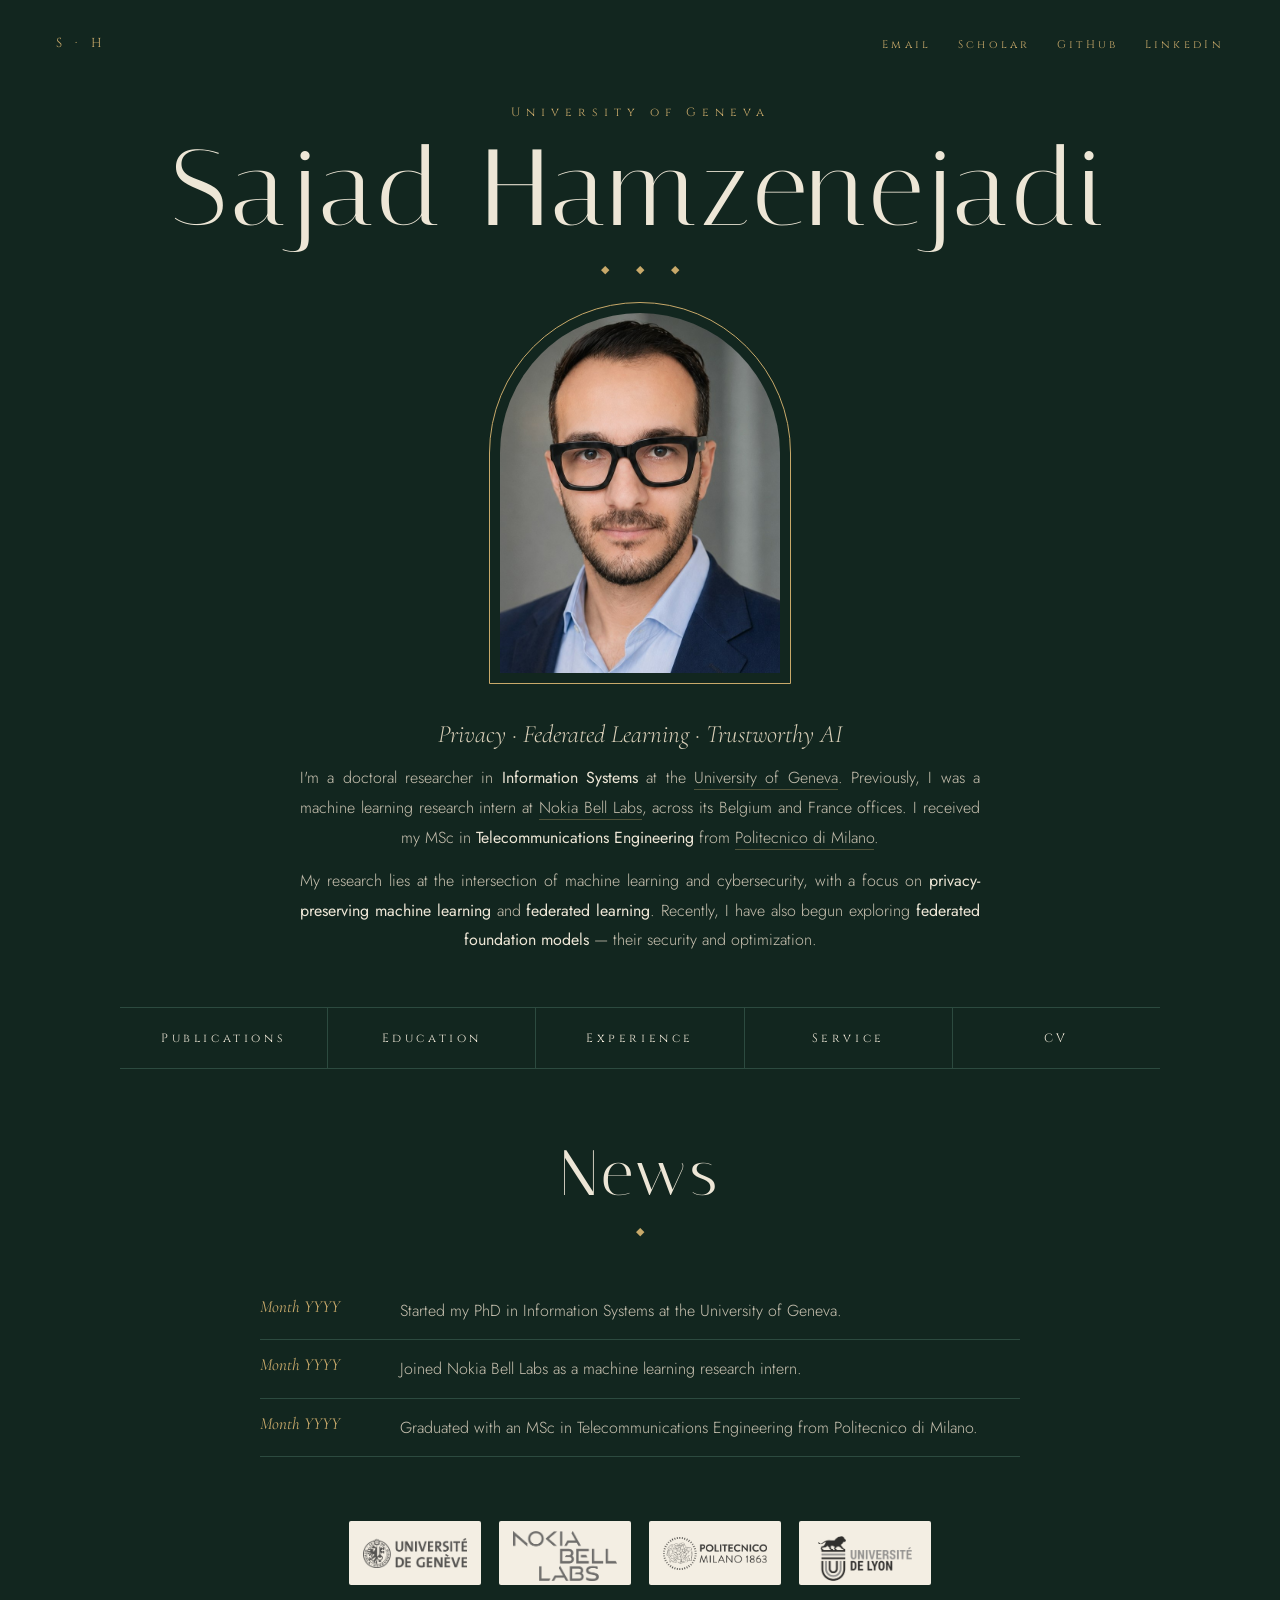
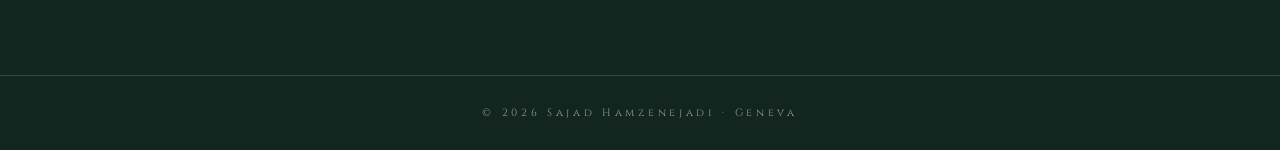
==== atelier/index.html @ cc0a9903 "Add Atelier design as a separate page under /atelier/ Forest green and gold design with arch portrai" ====
<!DOCTYPE html>
<html lang="en">
<head>
  <meta charset="UTF-8">
  <meta name="viewport" content="width=device-width, initial-scale=1">
  <title>Sajad Hamzenejadi</title>
  <meta name="author" content="Sajad Hamzenejadi">
  <meta name="description" content="Sajad Hamzenejadi — Doctoral researcher in Information Systems at the University of Geneva.">
  <link rel="icon" type="image/png" sizes="32x32" href="../images/favicon/fox_32.png">
  <link rel="preconnect" href="https://fonts.googleapis.com">
  <link href="https://fonts.googleapis.com/css2?family=Italiana&family=Cinzel:wght@400&family=Cormorant+Garamond:ital,wght@0,300;0,400;1,300;1,400&family=Jost:wght@300;400&display=swap" rel="stylesheet">
  <link rel="stylesheet" href="style.css">
</head>
<body>
  <header class="top">
    <a class="mono" href="#home">S · H</a>
    <ul class="social">
      <li><a href="mailto:sajad.hamzenejadi@unige.ch">Email</a></li>
      <li><a href="https://scholar.google.com/citations?user=KvSyQNEAAAAJ&hl=en">Scholar</a></li>
      <li><a href="https://github.com/sajadh76">GitHub</a></li>
      <li><a href="https://www.linkedin.com/in/sajadh76/">LinkedIn</a></li>
    </ul>
  </header>

  <main>
    <!-- Home -->
    <section id="home" class="page home">
      <div class="kicker">University of Geneva</div>
      <h1>Sajad Hamzenejadi</h1>
      <div class="orn">◆ ◆ ◆</div>
      <div class="arch"><img src="../images/Sajad Hamzenejadi.jpg" alt="Portrait of Sajad Hamzenejadi"></div>
      <p class="tagline">Privacy · Federated Learning · Trustworthy AI</p>
      <p class="bio">
        I'm a doctoral researcher in <b>Information Systems</b> at the
        <a href="https://www.unige.ch/en/">University of Geneva</a>.
        Previously, I was a machine learning research intern at <a href="https://www.bell-labs.com/">Nokia Bell Labs</a>,
        across its Belgium and France offices. I received my MSc in <b>Telecommunications Engineering</b> from
        <a href="https://www.polimi.it/">Politecnico di Milano</a>.
      </p>
      <p class="bio">
        My research lies at the intersection of machine learning and cybersecurity, with a focus on
        <b>privacy-preserving machine learning</b> and <b>federated learning</b>. Recently, I have also begun exploring
        <b>federated foundation models</b> — their security and optimization.
      </p>

      <nav class="menu" aria-label="Sections">
        <a href="#publications">Publications</a>
        <a href="#education">Education</a>
        <a href="#experience">Experience</a>
        <a href="#service">Service</a>
        <a href="#cv">CV</a>
      </nav>

      <div class="news">
        <div class="title"><h2>News</h2><div class="orn">◆</div></div>
        <!-- Placeholder items: replace with real dated news, newest first. -->
        <ul>
          <li><span class="when">Month YYYY</span><span>Started my PhD in Information Systems at the University of Geneva.</span></li>
          <li><span class="when">Month YYYY</span><span>Joined Nokia Bell Labs as a machine learning research intern.</span></li>
          <li><span class="when">Month YYYY</span><span>Graduated with an MSc in Telecommunications Engineering from Politecnico di Milano.</span></li>
        </ul>
      </div>

      <div class="affil" aria-label="Affiliations">
        <span><img src="../images/unige.webp" alt="University of Geneva"></span>
        <span><img src="../images/bell-labs.webp" alt="Nokia Bell Labs"></span>
        <span><img src="../images/polimi.png" alt="Politecnico di Milano"></span>
        <span><img src="../images/lyon.webp" alt="University of Lyon"></span>
      </div>
    </section>

    <!-- Publications -->
    <section id="publications" class="page inner" hidden>
      <a class="back" href="#home">← Home</a>
      <div class="title"><h2>Publications</h2><div class="orn">◆ ◆ ◆</div></div>
      <p class="note">For the complete list, see my <a href="https://scholar.google.com/citations?user=KvSyQNEAAAAJ&hl=en">Google Scholar</a> profile.</p>

      <article class="pub">
        <div class="year">2023</div>
        <div>
          <h3>Mobile botnet detection: a comprehensive survey</h3>
          <p class="authors"><b>S. Hamzenejadi</b>, M. Ghazvini, S. Hosseini Goki</p>
          <p class="venue">International Journal of Information Security, 22, 137–175</p>
          <div class="more"><span>Cybersecurity</span><a href="https://doi.org/10.1007/s10207-022-00624-4">Paper</a></div>
        </div>
      </article>
      <article class="pub">
        <div class="year">2020</div>
        <div>
          <h3>Android botnet detection using convolutional neural networks</h3>
          <p class="authors">S. Hojjatinia, <b>S. Hamzenejadi</b>, H. Mohseni</p>
          <p class="venue">28th Iranian Conference on Electrical Engineering (ICEE)</p>
          <div class="more"><span>Cybersecurity · Deep Learning</span><a href="https://doi.org/10.1109/ICEE50131.2020.9260674">Paper</a></div>
        </div>
      </article>
      <article class="pub">
        <div class="year">2019</div>
        <div>
          <h3>Extraction of speech pitch and formant frequencies using discrete wavelet transform</h3>
          <p class="authors">S. Hosseini Goki, M. Ghazvini, <b>S. Hamzenejadi</b></p>
          <p class="venue">7th Iranian Joint Congress on Fuzzy and Intelligent Systems (CFIS)</p>
          <div class="more"><span>Signal Processing</span></div>
        </div>
      </article>
    </section>

    <!-- Education -->
    <section id="education" class="page inner" hidden>
      <a class="back" href="#home">← Home</a>
      <div class="title"><h2>Education</h2><div class="orn">◆ ◆ ◆</div></div>
      <div class="entry">
        <div class="seal"><img src="../images/unige.webp" alt="University of Geneva"></div>
        <div>
          <div class="row"><h3>PhD in Information Systems</h3><span class="when">YYYY – present</span></div>
          <div class="where">University of Geneva · Switzerland</div>
          <p>Advisor: <em>Name</em> · Privacy-preserving and federated learning.</p>
        </div>
      </div>
      <div class="entry">
        <div class="seal"><img src="../images/polimi.png" alt="Politecnico di Milano"></div>
        <div>
          <div class="row"><h3>MSc in Telecommunications Engineering</h3><span class="when">YYYY – YYYY</span></div>
          <div class="where">Politecnico di Milano · Italy</div>
          <p>Thesis: <em>Thesis title</em>.</p>
        </div>
      </div>
      <div class="entry">
        <div class="seal"><img src="../images/lyon.webp" alt="University of Lyon"></div>
        <div>
          <div class="row"><h3>Exchange Student</h3><span class="when">YYYY – YYYY</span></div>
          <div class="where">University of Lyon · France</div>
        </div>
      </div>
    </section>

    <!-- Experience -->
    <section id="experience" class="page inner" hidden>
      <a class="back" href="#home">← Home</a>
      <div class="title"><h2>Experience</h2><div class="orn">◆ ◆ ◆</div></div>
      <div class="entry">
        <div class="seal"><img src="../images/unige.webp" alt="University of Geneva"></div>
        <div>
          <div class="row"><h3>Doctoral Researcher</h3><span class="when">YYYY – present</span></div>
          <div class="where">University of Geneva · Switzerland</div>
          <p>Research on privacy-preserving machine learning, federated learning and federated foundation models.</p>
        </div>
      </div>
      <div class="entry">
        <div class="seal"><img src="../images/bell-labs.webp" alt="Nokia Bell Labs"></div>
        <div>
          <div class="row"><h3>Machine Learning Research Intern</h3><span class="when">Month YYYY – Month YYYY</span></div>
          <div class="where">Nokia Bell Labs · Belgium &amp; France</div>
          <p>Team / project: <em>one-line description of what you worked on</em>.</p>
        </div>
      </div>
    </section>

    <!-- Academic Service -->
    <section id="service" class="page inner" hidden>
      <a class="back" href="#home">← Home</a>
      <div class="title"><h2>Academic Service</h2><div class="orn">◆ ◆ ◆</div></div>
      <!-- Placeholder entries: replace with your real service. -->
      <h3 class="sub">Reviewer</h3>
      <ul class="plain"><li>Conference / Journal name (YYYY)</li></ul>
      <h3 class="sub">Teaching Assistant</h3>
      <ul class="plain"><li>Course name, University of Geneva (YYYY)</li></ul>
    </section>

    <!-- CV -->
    <section id="cv" class="page inner" hidden>
      <a class="back" href="#home">← Home</a>
      <div class="title"><h2>Curriculum Vitae</h2><div class="orn">◆ ◆ ◆</div></div>
      <!-- Shows ../cv.pdf (repo root) automatically once it is uploaded. -->
      <p id="cv-missing" class="note">My CV will be available here soon.</p>
      <div id="cv-ok" class="center" hidden>
        <a class="btn" href="../cv.pdf" target="_blank">Download CV</a>
        <iframe class="cv-frame" src="about:blank" title="CV"></iframe>
      </div>
    </section>
  </main>

  <footer>© <span id="y"></span> Sajad Hamzenejadi · Geneva</footer>

  <script>
    const pages = [...document.querySelectorAll('.page')].map(s => s.id);
    function show() {
      const id = pages.includes(location.hash.slice(1)) ? location.hash.slice(1) : 'home';
      document.querySelectorAll('.page').forEach(s => s.hidden = s.id !== id);
      window.scrollTo({ top: 0, behavior: 'instant' });
    }
    addEventListener('hashchange', show);
    show();
    document.getElementById('y').textContent = new Date().getFullYear();
    fetch('../cv.pdf', { method: 'HEAD' }).then(r => {
      if (!r.ok) return;
      document.getElementById('cv-missing').hidden = true;
      document.getElementById('cv-ok').hidden = false;
      document.querySelector('.cv-frame').src = '../cv.pdf';
    }).catch(() => {});
  </script>
</body>
</html>
---- atelier/style.css ----
:root {
  --bg: #12261F; --bg2: #172E26; --fg: #EDE6D6; --fg2: #C9C2B1; --muted: #8E9A90;
  --gold: #C8A96A; --gold-soft: rgba(200, 169, 106, .35); --line: #2C4A3F;
  --display: "Italiana", serif; --caps: "Cinzel", serif;
  --serif: "Cormorant Garamond", serif; --sans: "Jost", sans-serif;
}
* { box-sizing: border-box; }
html { scroll-behavior: smooth; }
body {
  margin: 0; min-height: 100vh; display: flex; flex-direction: column;
  background: var(--bg); color: var(--fg);
  font: 300 16px/1.85 var(--sans); -webkit-font-smoothing: antialiased;
}
a { color: inherit; text-decoration: none; }
::selection { background: var(--gold); color: var(--bg); }

/* Header */
.top { display: flex; justify-content: space-between; align-items: center; padding: 28px 56px; }
.mono { font: 400 13px var(--caps); letter-spacing: .4em; color: var(--gold); }
.social { display: flex; gap: 26px; list-style: none; margin: 0; padding: 0; }
.social a { font: 400 11px var(--caps); letter-spacing: .3em; color: var(--gold); transition: color .3s; }
.social a:hover { color: var(--fg); }

main { flex: 1; width: 100%; }
.page { animation: rise .9s ease both; }
.page[hidden] { display: none; }
@keyframes rise { from { opacity: 0; transform: translateY(14px); } to { opacity: 1; transform: none; } }

/* Home */
.home { text-align: center; padding: 18px 24px 0; }
.kicker { font: 400 12px var(--caps); letter-spacing: .5em; color: var(--gold); }
h1 { font: 400 clamp(54px, 9vw, 108px)/1.05 var(--display); letter-spacing: .04em; margin: 12px 0 0; }
.orn { color: var(--gold); font-size: 11px; letter-spacing: 1.1em; margin: 14px 0 34px; padding-left: 1.1em; }
.arch { width: 280px; height: 360px; margin: 0 auto; border-radius: 140px 140px 0 0; overflow: hidden;
  outline: 1px solid var(--gold); outline-offset: 10px; }
.arch img { width: 100%; height: 100%; object-fit: cover; object-position: center 22%; display: block; }
.tagline { font: italic 300 25px var(--serif); color: #d9cfb8; margin: 46px 0 14px; }
.bio { max-width: 680px; margin: 0 auto; color: var(--fg2); text-align: justify; text-align-last: center; }
.bio + .bio { margin-top: 14px; }
.bio b { font-weight: 400; color: var(--fg); }
.bio a { border-bottom: 1px solid var(--gold-soft); transition: border-color .3s; }
.bio a:hover { border-color: var(--gold); }

.menu { display: flex; max-width: 1040px; margin: 52px auto 0; border-top: 1px solid var(--line); border-bottom: 1px solid var(--line); }
.menu a { flex: 1; padding: 22px 6px; font: 400 12px var(--caps); letter-spacing: .3em; border-right: 1px solid var(--line);
  position: relative; transition: color .3s, background .3s; }
.menu a:last-child { border-right: 0; }
.menu a::after { content: ""; position: absolute; left: 50%; right: 50%; bottom: -1px; height: 1px; background: var(--gold); transition: .4s; }
.menu a:hover { color: var(--gold); background: var(--bg2); }
.menu a:hover::after { left: 20%; right: 20%; }

.news { max-width: 760px; margin: 70px auto 0; text-align: left; }
.news ul { list-style: none; padding: 0; margin: 0; }
.news li { display: grid; grid-template-columns: 120px 1fr; gap: 20px; padding: 14px 0; border-bottom: 1px solid var(--line); color: var(--fg2); }
.news .when { font: italic 400 17px var(--serif); color: var(--gold); }

.affil { display: flex; justify-content: center; align-items: center; flex-wrap: wrap; gap: 18px; margin: 64px auto 0; }
.affil span { display: grid; place-items: center; width: 132px; height: 64px; background: #F3EEE3; border-radius: 2px; padding: 10px 14px; }
.affil img { max-width: 100%; max-height: 100%; object-fit: contain; filter: grayscale(1) contrast(1.1); opacity: .8; transition: .4s; }
.affil span:hover img { filter: none; opacity: 1; }

/* Section heading shared by home and inner pages */
.title { text-align: center; margin: 0 0 40px; }
.title h2 { font: 400 clamp(40px, 6vw, 64px)/1.1 var(--display); letter-spacing: .05em; margin: 6px 0 0; }
.title .orn { margin: 12px 0 0; }

/* Inner pages */
.inner { max-width: 860px; margin: 0 auto; padding: 24px 24px 0; }
.back { display: inline-block; font: 400 11px var(--caps); letter-spacing: .3em; color: var(--gold); margin-bottom: 26px; }
.back:hover { color: var(--fg); }
.note { text-align: center; font: italic 400 18px var(--serif); color: var(--muted); margin: -18px 0 36px; }
.note a { color: var(--gold); }

.pub { display: grid; grid-template-columns: 90px 1fr; gap: 28px; padding: 30px 0; border-top: 1px solid var(--line); }
.pub:last-child { border-bottom: 1px solid var(--line); }
.pub .year { font: 400 30px var(--display); color: var(--gold); }
.pub h3 { font: 400 24px/1.3 var(--serif); margin: 0 0 8px; }
.pub .authors { margin: 0; color: var(--fg2); font-size: 15px; }
.pub .authors b { color: var(--fg); font-weight: 400; border-bottom: 1px solid var(--gold-soft); }
.pub .venue { margin: 2px 0 0; font: italic 400 17px var(--serif); color: var(--muted); }
.pub .more { margin-top: 12px; display: flex; gap: 22px; align-items: center; flex-wrap: wrap; }
.pub .more span { font: 400 10.5px var(--caps); letter-spacing: .25em; color: var(--muted); }
.pub .more a { font: 400 10.5px var(--caps); letter-spacing: .25em; color: var(--gold); border-bottom: 1px solid var(--gold-soft); padding-bottom: 3px; }

.entry { display: grid; grid-template-columns: 96px 1fr; gap: 30px; padding: 30px 0; border-top: 1px solid var(--line); align-items: start; }
.entry:last-child { border-bottom: 1px solid var(--line); }
.seal { width: 96px; height: 96px; border-radius: 50%; background: #F3EEE3; display: grid; place-items: center; padding: 16px;
  outline: 1px solid var(--gold-soft); outline-offset: 5px; }
.seal img { max-width: 100%; max-height: 100%; object-fit: contain; }
.entry .row { display: flex; justify-content: space-between; align-items: baseline; gap: 16px; flex-wrap: wrap; }
.entry h3 { font: 400 25px/1.3 var(--serif); margin: 0; }
.entry .when { font: italic 400 17px var(--serif); color: var(--gold); white-space: nowrap; }
.entry .where { font: 400 11px var(--caps); letter-spacing: .25em; color: var(--muted); margin-top: 4px; }
.entry p { margin: 10px 0 0; color: var(--fg2); }

.sub { font: 400 13px var(--caps); letter-spacing: .35em; color: var(--gold); text-align: center; margin: 40px 0 14px; }
.plain { list-style: none; padding: 0; margin: 0; text-align: center; font: 400 21px var(--serif); }
.plain li { padding: 6px 0; }

.center { text-align: center; }
.btn { display: inline-block; font: 400 11px var(--caps); letter-spacing: .3em; color: var(--gold); padding: 16px 30px;
  border: 1px solid var(--gold); transition: .3s; }
.btn:hover { background: var(--gold); color: var(--bg); }
.cv-frame { width: 100%; height: 80vh; border: 1px solid var(--line); margin-top: 30px; background: #fff; }

footer { text-align: center; padding: 30px 24px; margin-top: 90px; border-top: 1px solid var(--line);
  font: 400 10.5px var(--caps); letter-spacing: .35em; color: var(--muted); }

@media (max-width: 720px) {
  .top { padding: 20px; flex-direction: column; gap: 12px; }
  .social { gap: 16px; }
  .arch { width: 220px; height: 285px; border-radius: 110px 110px 0 0; }
  .tagline { font-size: 18px; }
  .bio { text-align: left; text-align-last: auto; }
  .menu { flex-wrap: wrap; border-bottom: 0; }
  .menu a { flex: 1 1 50%; border-bottom: 1px solid var(--line); }
  .menu a:nth-child(2n) { border-right: 0; }
  .menu a:last-child { flex-basis: 100%; }
  .news li { grid-template-columns: 1fr; gap: 0; }
  .pub, .entry { grid-template-columns: 1fr; gap: 14px; }
  .seal { width: 76px; height: 76px; padding: 12px; }
}
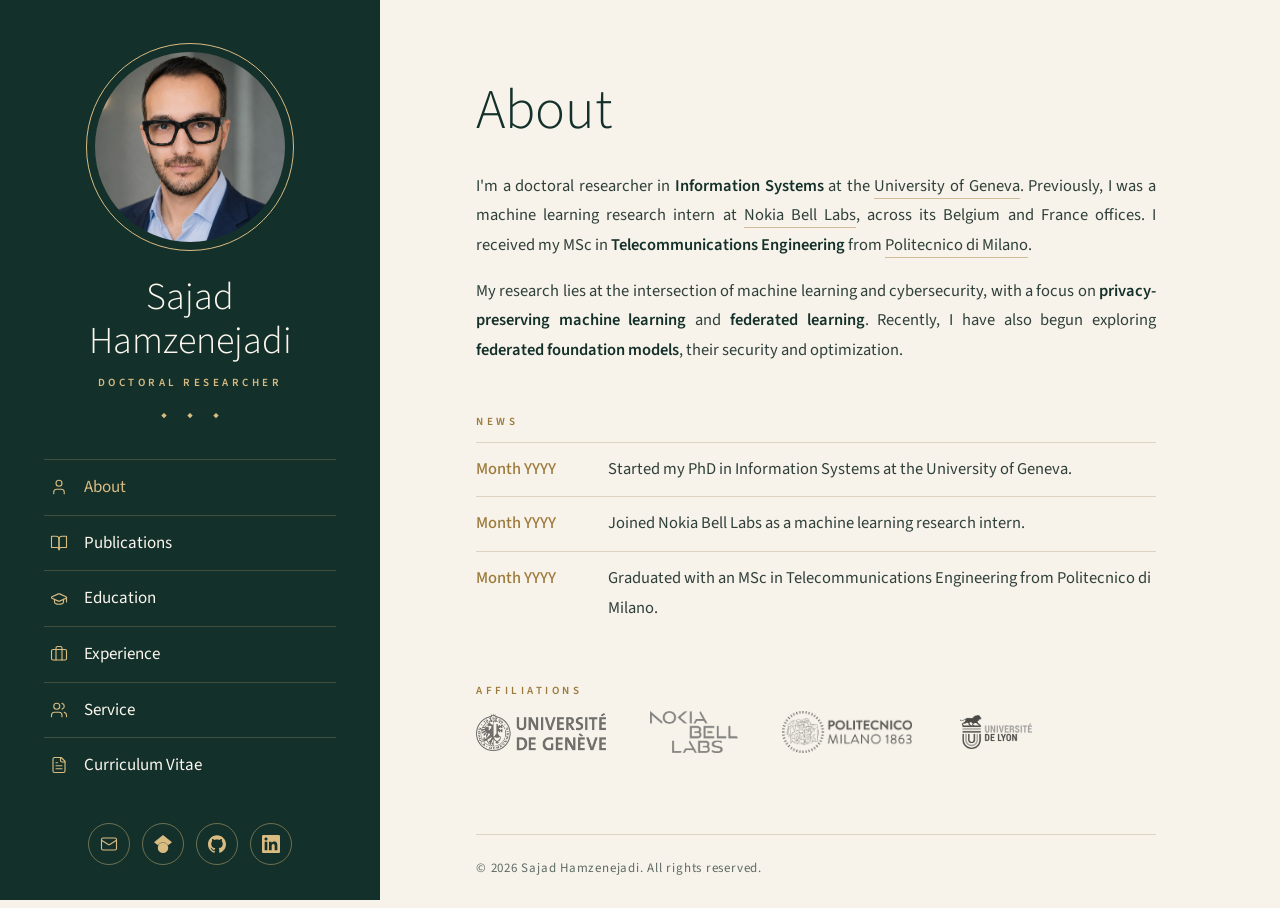
==== commit e68496d8: "Redesign Atelier page: green sidebar layout with icons Ivory and forest-green sidebar design: icon m" ====
--- a/atelier/index.html
+++ b/atelier/index.html
@@ -8,184 +8,185 @@
   <meta name="description" content="Sajad Hamzenejadi — Doctoral researcher in Information Systems at the University of Geneva.">
   <link rel="icon" type="image/png" sizes="32x32" href="../images/favicon/fox_32.png">
   <link rel="preconnect" href="https://fonts.googleapis.com">
-  <link href="https://fonts.googleapis.com/css2?family=Italiana&family=Cinzel:wght@400&family=Cormorant+Garamond:ital,wght@0,300;0,400;1,300;1,400&family=Jost:wght@300;400&display=swap" rel="stylesheet">
+  <link href="https://fonts.googleapis.com/css2?family=Source+Sans+3:ital,wght@0,300;0,400;0,500;0,600;1,400&display=swap" rel="stylesheet">
   <link rel="stylesheet" href="style.css">
 </head>
 <body>
-  <header class="top">
-    <a class="mono" href="#home">S · H</a>
-    <ul class="social">
-      <li><a href="mailto:sajad.hamzenejadi@unige.ch">Email</a></li>
-      <li><a href="https://scholar.google.com/citations?user=KvSyQNEAAAAJ&hl=en">Scholar</a></li>
-      <li><a href="https://github.com/sajadh76">GitHub</a></li>
-      <li><a href="https://www.linkedin.com/in/sajadh76/">LinkedIn</a></li>
-    </ul>
-  </header>
-
-  <main>
-    <!-- Home -->
-    <section id="home" class="page home">
-      <div class="kicker">University of Geneva</div>
-      <h1>Sajad Hamzenejadi</h1>
-      <div class="orn">◆ ◆ ◆</div>
-      <div class="arch"><img src="../images/Sajad Hamzenejadi.jpg" alt="Portrait of Sajad Hamzenejadi"></div>
-      <p class="tagline">Privacy · Federated Learning · Trustworthy AI</p>
-      <p class="bio">
-        I'm a doctoral researcher in <b>Information Systems</b> at the
-        <a href="https://www.unige.ch/en/">University of Geneva</a>.
-        Previously, I was a machine learning research intern at <a href="https://www.bell-labs.com/">Nokia Bell Labs</a>,
-        across its Belgium and France offices. I received my MSc in <b>Telecommunications Engineering</b> from
-        <a href="https://www.polimi.it/">Politecnico di Milano</a>.
-      </p>
-      <p class="bio">
-        My research lies at the intersection of machine learning and cybersecurity, with a focus on
-        <b>privacy-preserving machine learning</b> and <b>federated learning</b>. Recently, I have also begun exploring
-        <b>federated foundation models</b> — their security and optimization.
-      </p>
-
-      <nav class="menu" aria-label="Sections">
-        <a href="#publications">Publications</a>
-        <a href="#education">Education</a>
-        <a href="#experience">Experience</a>
-        <a href="#service">Service</a>
-        <a href="#cv">CV</a>
-      </nav>
-
-      <div class="news">
-        <div class="title"><h2>News</h2><div class="orn">◆</div></div>
-        <!-- Placeholder items: replace with real dated news, newest first. -->
-        <ul>
-          <li><span class="when">Month YYYY</span><span>Started my PhD in Information Systems at the University of Geneva.</span></li>
-          <li><span class="when">Month YYYY</span><span>Joined Nokia Bell Labs as a machine learning research intern.</span></li>
-          <li><span class="when">Month YYYY</span><span>Graduated with an MSc in Telecommunications Engineering from Politecnico di Milano.</span></li>
-        </ul>
-      </div>
-
-      <div class="affil" aria-label="Affiliations">
-        <span><img src="../images/unige.webp" alt="University of Geneva"></span>
-        <span><img src="../images/bell-labs.webp" alt="Nokia Bell Labs"></span>
-        <span><img src="../images/polimi.png" alt="Politecnico di Milano"></span>
-        <span><img src="../images/lyon.webp" alt="University of Lyon"></span>
-      </div>
-    </section>
-
-    <!-- Publications -->
-    <section id="publications" class="page inner" hidden>
-      <a class="back" href="#home">← Home</a>
-      <div class="title"><h2>Publications</h2><div class="orn">◆ ◆ ◆</div></div>
-      <p class="note">For the complete list, see my <a href="https://scholar.google.com/citations?user=KvSyQNEAAAAJ&hl=en">Google Scholar</a> profile.</p>
-
-      <article class="pub">
-        <div class="year">2023</div>
-        <div>
-          <h3>Mobile botnet detection: a comprehensive survey</h3>
-          <p class="authors"><b>S. Hamzenejadi</b>, M. Ghazvini, S. Hosseini Goki</p>
-          <p class="venue">International Journal of Information Security, 22, 137–175</p>
-          <div class="more"><span>Cybersecurity</span><a href="https://doi.org/10.1007/s10207-022-00624-4">Paper</a></div>
-        </div>
-      </article>
-      <article class="pub">
-        <div class="year">2020</div>
-        <div>
-          <h3>Android botnet detection using convolutional neural networks</h3>
-          <p class="authors">S. Hojjatinia, <b>S. Hamzenejadi</b>, H. Mohseni</p>
-          <p class="venue">28th Iranian Conference on Electrical Engineering (ICEE)</p>
-          <div class="more"><span>Cybersecurity · Deep Learning</span><a href="https://doi.org/10.1109/ICEE50131.2020.9260674">Paper</a></div>
-        </div>
-      </article>
-      <article class="pub">
-        <div class="year">2019</div>
-        <div>
-          <h3>Extraction of speech pitch and formant frequencies using discrete wavelet transform</h3>
-          <p class="authors">S. Hosseini Goki, M. Ghazvini, <b>S. Hamzenejadi</b></p>
-          <p class="venue">7th Iranian Joint Congress on Fuzzy and Intelligent Systems (CFIS)</p>
-          <div class="more"><span>Signal Processing</span></div>
-        </div>
-      </article>
-    </section>
-
-    <!-- Education -->
-    <section id="education" class="page inner" hidden>
-      <a class="back" href="#home">← Home</a>
-      <div class="title"><h2>Education</h2><div class="orn">◆ ◆ ◆</div></div>
-      <div class="entry">
-        <div class="seal"><img src="../images/unige.webp" alt="University of Geneva"></div>
-        <div>
-          <div class="row"><h3>PhD in Information Systems</h3><span class="when">YYYY – present</span></div>
-          <div class="where">University of Geneva · Switzerland</div>
-          <p>Advisor: <em>Name</em> · Privacy-preserving and federated learning.</p>
-        </div>
-      </div>
-      <div class="entry">
-        <div class="seal"><img src="../images/polimi.png" alt="Politecnico di Milano"></div>
-        <div>
-          <div class="row"><h3>MSc in Telecommunications Engineering</h3><span class="when">YYYY – YYYY</span></div>
-          <div class="where">Politecnico di Milano · Italy</div>
-          <p>Thesis: <em>Thesis title</em>.</p>
-        </div>
-      </div>
-      <div class="entry">
-        <div class="seal"><img src="../images/lyon.webp" alt="University of Lyon"></div>
-        <div>
-          <div class="row"><h3>Exchange Student</h3><span class="when">YYYY – YYYY</span></div>
-          <div class="where">University of Lyon · France</div>
-        </div>
-      </div>
-    </section>
-
-    <!-- Experience -->
-    <section id="experience" class="page inner" hidden>
-      <a class="back" href="#home">← Home</a>
-      <div class="title"><h2>Experience</h2><div class="orn">◆ ◆ ◆</div></div>
-      <div class="entry">
-        <div class="seal"><img src="../images/unige.webp" alt="University of Geneva"></div>
-        <div>
-          <div class="row"><h3>Doctoral Researcher</h3><span class="when">YYYY – present</span></div>
-          <div class="where">University of Geneva · Switzerland</div>
-          <p>Research on privacy-preserving machine learning, federated learning and federated foundation models.</p>
-        </div>
-      </div>
-      <div class="entry">
-        <div class="seal"><img src="../images/bell-labs.webp" alt="Nokia Bell Labs"></div>
-        <div>
-          <div class="row"><h3>Machine Learning Research Intern</h3><span class="when">Month YYYY – Month YYYY</span></div>
-          <div class="where">Nokia Bell Labs · Belgium &amp; France</div>
-          <p>Team / project: <em>one-line description of what you worked on</em>.</p>
-        </div>
-      </div>
-    </section>
-
-    <!-- Academic Service -->
-    <section id="service" class="page inner" hidden>
-      <a class="back" href="#home">← Home</a>
-      <div class="title"><h2>Academic Service</h2><div class="orn">◆ ◆ ◆</div></div>
-      <!-- Placeholder entries: replace with your real service. -->
-      <h3 class="sub">Reviewer</h3>
-      <ul class="plain"><li>Conference / Journal name (YYYY)</li></ul>
-      <h3 class="sub">Teaching Assistant</h3>
-      <ul class="plain"><li>Course name, University of Geneva (YYYY)</li></ul>
-    </section>
-
-    <!-- CV -->
-    <section id="cv" class="page inner" hidden>
-      <a class="back" href="#home">← Home</a>
-      <div class="title"><h2>Curriculum Vitae</h2><div class="orn">◆ ◆ ◆</div></div>
-      <!-- Shows ../cv.pdf (repo root) automatically once it is uploaded. -->
-      <p id="cv-missing" class="note">My CV will be available here soon.</p>
-      <div id="cv-ok" class="center" hidden>
-        <a class="btn" href="../cv.pdf" target="_blank">Download CV</a>
-        <iframe class="cv-frame" src="about:blank" title="CV"></iframe>
-      </div>
-    </section>
-  </main>
-
-  <footer>© <span id="y"></span> Sajad Hamzenejadi · Geneva</footer>
+  <aside class="side">
+    <div class="portrait"><img src="../images/Sajad Hamzenejadi.jpg" alt="Portrait of Sajad Hamzenejadi"></div>
+    <h1>Sajad Hamzenejadi</h1>
+    <div class="caps">Doctoral Researcher</div>
+    <div class="orn">◆ ◆ ◆</div>
+    <nav class="menu" aria-label="Sections">
+        <a href="#about"><svg class="i" viewBox="0 0 24 24" fill="none" stroke="currentColor" stroke-width="1.5" stroke-linecap="round" stroke-linejoin="round" aria-hidden="true"> <path d="M19 21v-2a4 4 0 0 0-4-4H9a4 4 0 0 0-4 4v2" /> <circle cx="12" cy="7" r="4" /> </svg>About</a>
+        <a href="#publications"><svg class="i" viewBox="0 0 24 24" fill="none" stroke="currentColor" stroke-width="1.5" stroke-linecap="round" stroke-linejoin="round" aria-hidden="true"> <path d="M2 3h6a4 4 0 0 1 4 4v14a3 3 0 0 0-3-3H2z" /> <path d="M22 3h-6a4 4 0 0 0-4 4v14a3 3 0 0 1 3-3h7z" /> </svg>Publications</a>
+        <a href="#education"><svg class="i" viewBox="0 0 24 24" fill="none" stroke="currentColor" stroke-width="1.5" stroke-linecap="round" stroke-linejoin="round" aria-hidden="true"> <path d="M21.42 10.922a1 1 0 0 0-.019-1.838L12.83 5.18a2 2 0 0 0-1.66 0L2.6 9.08a1 1 0 0 0 0 1.832l8.57 3.908a2 2 0 0 0 1.66 0z" /> <path d="M22 10v6" /> <path d="M6 12.5V16a6 3 0 0 0 12 0v-3.5" /> </svg>Education</a>
+        <a href="#experience"><svg class="i" viewBox="0 0 24 24" fill="none" stroke="currentColor" stroke-width="1.5" stroke-linecap="round" stroke-linejoin="round" aria-hidden="true"> <path d="M16 20V4a2 2 0 0 0-2-2h-4a2 2 0 0 0-2 2v16" /> <rect width="20" height="14" x="2" y="6" rx="2" /> </svg>Experience</a>
+        <a href="#service"><svg class="i" viewBox="0 0 24 24" fill="none" stroke="currentColor" stroke-width="1.5" stroke-linecap="round" stroke-linejoin="round" aria-hidden="true"> <path d="M16 21v-2a4 4 0 0 0-4-4H6a4 4 0 0 0-4 4v2" /> <circle cx="9" cy="7" r="4" /> <path d="M22 21v-2a4 4 0 0 0-3-3.87" /> <path d="M16 3.13a4 4 0 0 1 0 7.75" /> </svg>Service</a>
+        <a href="#cv"><svg class="i" viewBox="0 0 24 24" fill="none" stroke="currentColor" stroke-width="1.5" stroke-linecap="round" stroke-linejoin="round" aria-hidden="true"> <path d="M15 2H6a2 2 0 0 0-2 2v16a2 2 0 0 0 2 2h12a2 2 0 0 0 2-2V7Z" /> <path d="M14 2v4a2 2 0 0 0 2 2h4" /> <path d="M10 9H8" /> <path d="M16 13H8" /> <path d="M16 17H8" /> </svg>Curriculum Vitae</a>
+    </nav>
+    <div class="social">
+        <a href="mailto:sajad.hamzenejadi@unige.ch" title="Email" aria-label="Email"><svg class="i" viewBox="0 0 24 24" fill="none" stroke="currentColor" stroke-width="1.5" stroke-linecap="round" stroke-linejoin="round" aria-hidden="true"> <rect width="20" height="16" x="2" y="4" rx="2" /> <path d="m22 7-8.97 5.7a1.94 1.94 0 0 1-2.06 0L2 7" /> </svg></a>
+        <a href="https://scholar.google.com/citations?user=KvSyQNEAAAAJ&hl=en" title="Google Scholar" aria-label="Google Scholar"><svg class="i" viewBox="0 0 24 24" fill="currentColor" aria-hidden="true"><path d="M5.242 13.769L0 9.5 12 0l12 9.5-5.242 4.269C17.548 11.249 14.978 9.5 12 9.5c-2.977 0-5.548 1.748-6.758 4.269zM12 10a7 7 0 1 0 0 14 7 7 0 0 0 0-14z"/></svg></a>
+        <a href="https://github.com/sajadh76" title="GitHub" aria-label="GitHub"><svg class="i" viewBox="0 0 24 24" fill="currentColor" aria-hidden="true"><path d="M12 .297c-6.63 0-12 5.373-12 12 0 5.303 3.438 9.8 8.205 11.385.6.113.82-.258.82-.577 0-.285-.01-1.04-.015-2.04-3.338.724-4.042-1.61-4.042-1.61C4.422 18.07 3.633 17.7 3.633 17.7c-1.087-.744.084-.729.084-.729 1.205.084 1.838 1.236 1.838 1.236 1.07 1.835 2.809 1.305 3.495.998.108-.776.417-1.305.76-1.605-2.665-.3-5.466-1.332-5.466-5.93 0-1.31.465-2.38 1.235-3.22-.135-.303-.54-1.523.105-3.176 0 0 1.005-.322 3.3 1.23.96-.267 1.98-.399 3-.405 1.02.006 2.04.138 3 .405 2.28-1.552 3.285-1.23 3.285-1.23.645 1.653.24 2.873.12 3.176.765.84 1.23 1.91 1.23 3.22 0 4.61-2.805 5.625-5.475 5.92.42.36.81 1.096.81 2.22 0 1.606-.015 2.896-.015 3.286 0 .315.21.69.825.57C20.565 22.092 24 17.592 24 12.297c0-6.627-5.373-12-12-12"/></svg></a>
+        <a href="https://www.linkedin.com/in/sajadh76/" title="LinkedIn" aria-label="LinkedIn"><svg class="i" viewBox="0 0 24 24" fill="currentColor" aria-hidden="true"><path d="M20.447 20.452h-3.554v-5.569c0-1.328-.027-3.037-1.852-3.037-1.853 0-2.136 1.445-2.136 2.939v5.667H9.351V9h3.414v1.561h.046c.477-.9 1.637-1.85 3.37-1.85 3.601 0 4.267 2.37 4.267 5.455v6.286zM5.337 7.433c-1.144 0-2.063-.926-2.063-2.065 0-1.138.92-2.063 2.063-2.063 1.14 0 2.064.925 2.064 2.063 0 1.139-.925 2.065-2.064 2.065zm1.782 13.019H3.555V9h3.564v11.452zM22.225 0H1.771C.792 0 0 .774 0 1.729v20.542C0 23.227.792 24 1.771 24h20.451C23.2 24 24 23.227 24 22.271V1.729C24 .774 23.2 0 22.222 0h.003z"/></svg></a>
+    </div>
+  </aside>
+
+  <div class="content">
+    <main>
+      <!-- About -->
+      <section id="about" class="page">
+        <h2>About</h2>
+        <p class="just">
+          I'm a doctoral researcher in <b>Information Systems</b> at the
+          <a class="link" href="https://www.unige.ch/en/">University of Geneva</a>.
+          Previously, I was a machine learning research intern at <a class="link" href="https://www.bell-labs.com/">Nokia Bell Labs</a>,
+          across its Belgium and France offices. I received my MSc in <b>Telecommunications Engineering</b> from
+          <a class="link" href="https://www.polimi.it/">Politecnico di Milano</a>.
+        </p>
+        <p class="just">
+          My research lies at the intersection of machine learning and cybersecurity, with a focus on
+          <b>privacy-preserving machine learning</b> and <b>federated learning</b>. Recently, I have also begun exploring
+          <b>federated foundation models</b>, their security and optimization.
+        </p>
+
+        <div class="block news">
+          <span class="caps">News</span>
+          <!-- Placeholder items: replace with real dated news, newest first. -->
+          <div class="row"><span>Month YYYY</span><span>Started my PhD in Information Systems at the University of Geneva.</span></div>
+          <div class="row"><span>Month YYYY</span><span>Joined Nokia Bell Labs as a machine learning research intern.</span></div>
+          <div class="row"><span>Month YYYY</span><span>Graduated with an MSc in Telecommunications Engineering from Politecnico di Milano.</span></div>
+        </div>
+
+        <div class="block">
+          <span class="caps">Affiliations</span>
+          <div class="logos">
+            <a href="https://www.unige.ch/en/" title="University of Geneva"><img src="../images/unige.webp" alt="University of Geneva"></a>
+            <a href="https://www.bell-labs.com/" title="Nokia Bell Labs"><img src="../images/bell-labs.webp" alt="Nokia Bell Labs"></a>
+            <a href="https://www.polimi.it/" title="Politecnico di Milano"><img src="../images/polimi.png" alt="Politecnico di Milano"></a>
+            <a href="https://www.universite-lyon.fr/" title="University of Lyon"><img src="../images/lyon.webp" alt="University of Lyon"></a>
+          </div>
+        </div>
+      </section>
+
+      <!-- Publications -->
+      <section id="publications" class="page" hidden>
+        <h2>Publications</h2>
+        <p class="note">For the complete list, see my <a href="https://scholar.google.com/citations?user=KvSyQNEAAAAJ&hl=en">Google Scholar</a> profile.</p>
+        <article class="pub">
+          <div class="year">2023</div>
+          <div>
+            <h3>Mobile botnet detection: a comprehensive survey</h3>
+            <p class="authors"><b>S. Hamzenejadi</b>, M. Ghazvini, S. Hosseini Goki</p>
+            <p class="venue">International Journal of Information Security, 22, 137–175</p>
+            <div class="more"><span>Cybersecurity</span><a href="https://doi.org/10.1007/s10207-022-00624-4">Paper</a></div>
+          </div>
+        </article>
+        <article class="pub">
+          <div class="year">2020</div>
+          <div>
+            <h3>Android botnet detection using convolutional neural networks</h3>
+            <p class="authors">S. Hojjatinia, <b>S. Hamzenejadi</b>, H. Mohseni</p>
+            <p class="venue">28th Iranian Conference on Electrical Engineering (ICEE)</p>
+            <div class="more"><span>Cybersecurity · Deep Learning</span><a href="https://doi.org/10.1109/ICEE50131.2020.9260674">Paper</a></div>
+          </div>
+        </article>
+        <article class="pub">
+          <div class="year">2019</div>
+          <div>
+            <h3>Extraction of speech pitch and formant frequencies using discrete wavelet transform</h3>
+            <p class="authors">S. Hosseini Goki, M. Ghazvini, <b>S. Hamzenejadi</b></p>
+            <p class="venue">7th Iranian Joint Congress on Fuzzy and Intelligent Systems (CFIS)</p>
+            <div class="more"><span>Signal Processing</span></div>
+          </div>
+        </article>
+      </section>
+
+      <!-- Education -->
+      <section id="education" class="page" hidden>
+        <h2>Education</h2>
+        <div class="entry">
+          <img src="../images/unige.webp" alt="University of Geneva">
+          <div>
+            <div class="row"><h3>PhD in Information Systems</h3><span class="when">YYYY – present</span></div>
+            <div class="where">University of Geneva, Switzerland</div>
+            <p>Advisor: <em>Name</em> · Privacy-preserving and federated learning.</p>
+          </div>
+        </div>
+        <div class="entry">
+          <img src="../images/polimi.png" alt="Politecnico di Milano">
+          <div>
+            <div class="row"><h3>MSc in Telecommunications Engineering</h3><span class="when">YYYY – YYYY</span></div>
+            <div class="where">Politecnico di Milano, Italy</div>
+            <p>Thesis: <em>Thesis title</em>.</p>
+          </div>
+        </div>
+        <div class="entry">
+          <img src="../images/lyon.webp" alt="University of Lyon">
+          <div>
+            <div class="row"><h3>Exchange Student</h3><span class="when">YYYY – YYYY</span></div>
+            <div class="where">University of Lyon, France</div>
+          </div>
+        </div>
+      </section>
+
+      <!-- Experience -->
+      <section id="experience" class="page" hidden>
+        <h2>Experience</h2>
+        <div class="entry">
+          <img src="../images/unige.webp" alt="University of Geneva">
+          <div>
+            <div class="row"><h3>Doctoral Researcher</h3><span class="when">YYYY – present</span></div>
+            <div class="where">University of Geneva, Switzerland</div>
+            <p>Research on privacy-preserving machine learning, federated learning and federated foundation models.</p>
+          </div>
+        </div>
+        <div class="entry">
+          <img src="../images/bell-labs.webp" alt="Nokia Bell Labs">
+          <div>
+            <div class="row"><h3>Machine Learning Research Intern</h3><span class="when">Month YYYY – Month YYYY</span></div>
+            <div class="where">Nokia Bell Labs, Belgium &amp; France</div>
+            <p>Team / project: <em>one-line description of what you worked on</em>.</p>
+          </div>
+        </div>
+      </section>
+
+      <!-- Academic Service -->
+      <section id="service" class="page" hidden>
+        <h2>Service</h2>
+        <!-- Placeholder entries: replace with your real service. -->
+        <div class="block" style="margin-top:0">
+          <span class="caps">Reviewer</span>
+          <ul class="plain"><li>Conference / Journal name (YYYY)</li></ul>
+        </div>
+        <div class="block">
+          <span class="caps">Teaching Assistant</span>
+          <ul class="plain"><li>Course name, University of Geneva (YYYY)</li></ul>
+        </div>
+      </section>
+
+      <!-- CV -->
+      <section id="cv" class="page" hidden>
+        <h2>Curriculum Vitae</h2>
+        <!-- Shows ../cv.pdf (repo root) automatically once it is uploaded. -->
+        <p id="cv-missing" class="note">My CV will be available here soon.</p>
+        <div id="cv-ok" hidden>
+          <a class="btn" href="../cv.pdf" target="_blank"><svg class="i" viewBox="0 0 24 24" fill="none" stroke="currentColor" stroke-width="1.5" stroke-linecap="round" stroke-linejoin="round" aria-hidden="true"> <path d="M21 15v4a2 2 0 0 1-2 2H5a2 2 0 0 1-2-2v-4" /> <polyline points="7 10 12 15 17 10" /> <line x1="12" x2="12" y1="15" y2="3" /> </svg>Download CV</a>
+          <iframe class="cv-frame" src="about:blank" title="CV"></iframe>
+        </div>
+      </section>
+    </main>
+
+    <footer>© <span id="y"></span> Sajad Hamzenejadi. All rights reserved.</footer>
+  </div>
 
   <script>
     const pages = [...document.querySelectorAll('.page')].map(s => s.id);
     function show() {
-      const id = pages.includes(location.hash.slice(1)) ? location.hash.slice(1) : 'home';
+      const id = pages.includes(location.hash.slice(1)) ? location.hash.slice(1) : 'about';
       document.querySelectorAll('.page').forEach(s => s.hidden = s.id !== id);
+      document.querySelectorAll('.menu a').forEach(a => a.classList.toggle('on', a.getAttribute('href') === '#' + id));
       window.scrollTo({ top: 0, behavior: 'instant' });
     }
     addEventListener('hashchange', show);
--- a/atelier/style.css
+++ b/atelier/style.css
@@ -1,122 +1,107 @@
 :root {
-  --bg: #12261F; --bg2: #172E26; --fg: #EDE6D6; --fg2: #C9C2B1; --muted: #8E9A90;
-  --gold: #C8A96A; --gold-soft: rgba(200, 169, 106, .35); --line: #2C4A3F;
-  --display: "Italiana", serif; --caps: "Cinzel", serif;
-  --serif: "Cormorant Garamond", serif; --sans: "Jost", sans-serif;
+  --bg: #F7F3EA; --fg: #14302A; --fg2: #2F3F3A; --muted: #5E6B64;
+  --gold: #9C7A3C; --gold-light: #D9BC82; --line: #DDD3C0; --forest: #14302A;
 }
 * { box-sizing: border-box; }
-html { scroll-behavior: smooth; }
 body {
-  margin: 0; min-height: 100vh; display: flex; flex-direction: column;
-  background: var(--bg); color: var(--fg);
-  font: 300 16px/1.85 var(--sans); -webkit-font-smoothing: antialiased;
+  margin: 0; background: var(--bg); color: var(--fg2);
+  font: 400 16.5px/1.8 "Source Sans 3", sans-serif; -webkit-font-smoothing: antialiased;
+  display: grid; grid-template-columns: 380px 1fr; min-height: 100vh;
 }
 a { color: inherit; text-decoration: none; }
-::selection { background: var(--gold); color: var(--bg); }
+b { font-weight: 600; color: var(--fg); }
+.i { width: 18px; height: 18px; flex: none; }
+.caps { font-size: 11px; font-weight: 600; letter-spacing: .32em; text-transform: uppercase; color: var(--gold); }
 
-/* Header */
-.top { display: flex; justify-content: space-between; align-items: center; padding: 28px 56px; }
-.mono { font: 400 13px var(--caps); letter-spacing: .4em; color: var(--gold); }
-.social { display: flex; gap: 26px; list-style: none; margin: 0; padding: 0; }
-.social a { font: 400 11px var(--caps); letter-spacing: .3em; color: var(--gold); transition: color .3s; }
-.social a:hover { color: var(--fg); }
+/* Sidebar */
+.side {
+  position: sticky; top: 0; height: 100vh; overflow-y: auto;
+  background: var(--forest); color: #EFE6D2; padding: 52px 44px 36px;
+  display: flex; flex-direction: column; align-items: center; text-align: center;
+}
+.portrait { width: 190px; height: 190px; border-radius: 50%; overflow: hidden; outline: 1px solid var(--gold-light); outline-offset: 8px; flex: none; }
+.portrait img { width: 100%; height: 100%; object-fit: cover; object-position: center 20%; display: block; }
+.side h1 { font-weight: 300; font-size: 38px; line-height: 1.15; color: #FBF7EE; margin: 34px 0 10px; }
+.side .caps { color: var(--gold-light); }
+.orn { color: var(--gold-light); letter-spacing: .9em; padding-left: .9em; font-size: 10px; margin-top: 14px; }
+.menu { margin-top: 34px; width: 100%; text-align: left; }
+.menu a { display: flex; align-items: center; gap: 16px; padding: 12px 6px; border-top: 1px solid rgba(217, 188, 130, .22);
+  font-size: 17px; color: #FBF7EE; transition: color .25s, padding-left .25s; }
+.menu a .i { color: var(--gold-light); }
+.menu a:hover { color: var(--gold-light); padding-left: 12px; }
+.menu a.on { color: var(--gold-light); }
+.social { margin-top: auto; padding-top: 30px; display: flex; gap: 12px; }
+.social a { width: 42px; height: 42px; border: 1px solid rgba(217, 188, 130, .45); border-radius: 50%;
+  display: grid; place-items: center; color: var(--gold-light); transition: .25s; }
+.social a:hover { background: var(--gold-light); color: var(--forest); }
 
-main { flex: 1; width: 100%; }
-.page { animation: rise .9s ease both; }
+/* Content */
+.content { display: flex; flex-direction: column; min-height: 100vh; padding: 80px 96px 0; }
+main { flex: 1; max-width: 680px; }
+.page { animation: rise .7s ease both; }
 .page[hidden] { display: none; }
-@keyframes rise { from { opacity: 0; transform: translateY(14px); } to { opacity: 1; transform: none; } }
+@keyframes rise { from { opacity: 0; transform: translateY(10px); } to { opacity: 1; transform: none; } }
+h2 { font-weight: 300; font-size: 56px; line-height: 1.1; color: var(--fg); margin: 0 0 30px; }
+p { margin: 0 0 16px; }
+.just { text-align: justify; }
+.link { border-bottom: 1px solid rgba(156, 122, 60, .45); transition: border-color .25s; }
+.link:hover { border-color: var(--gold); }
+.block { margin-top: 46px; }
+.block .caps { display: block; margin-bottom: 10px; }
 
-/* Home */
-.home { text-align: center; padding: 18px 24px 0; }
-.kicker { font: 400 12px var(--caps); letter-spacing: .5em; color: var(--gold); }
-h1 { font: 400 clamp(54px, 9vw, 108px)/1.05 var(--display); letter-spacing: .04em; margin: 12px 0 0; }
-.orn { color: var(--gold); font-size: 11px; letter-spacing: 1.1em; margin: 14px 0 34px; padding-left: 1.1em; }
-.arch { width: 280px; height: 360px; margin: 0 auto; border-radius: 140px 140px 0 0; overflow: hidden;
-  outline: 1px solid var(--gold); outline-offset: 10px; }
-.arch img { width: 100%; height: 100%; object-fit: cover; object-position: center 22%; display: block; }
-.tagline { font: italic 300 25px var(--serif); color: #d9cfb8; margin: 46px 0 14px; }
-.bio { max-width: 680px; margin: 0 auto; color: var(--fg2); text-align: justify; text-align-last: center; }
-.bio + .bio { margin-top: 14px; }
-.bio b { font-weight: 400; color: var(--fg); }
-.bio a { border-bottom: 1px solid var(--gold-soft); transition: border-color .3s; }
-.bio a:hover { border-color: var(--gold); }
+.news .row { display: grid; grid-template-columns: 120px 1fr; gap: 12px; padding: 12px 0; border-top: 1px solid var(--line); }
+.news .row span:first-child { color: var(--gold); font-weight: 500; }
 
-.menu { display: flex; max-width: 1040px; margin: 52px auto 0; border-top: 1px solid var(--line); border-bottom: 1px solid var(--line); }
-.menu a { flex: 1; padding: 22px 6px; font: 400 12px var(--caps); letter-spacing: .3em; border-right: 1px solid var(--line);
-  position: relative; transition: color .3s, background .3s; }
-.menu a:last-child { border-right: 0; }
-.menu a::after { content: ""; position: absolute; left: 50%; right: 50%; bottom: -1px; height: 1px; background: var(--gold); transition: .4s; }
-.menu a:hover { color: var(--gold); background: var(--bg2); }
-.menu a:hover::after { left: 20%; right: 20%; }
+.logos { display: flex; align-items: center; flex-wrap: wrap; gap: 44px; }
+.logos img { height: 42px; max-width: 130px; object-fit: contain; mix-blend-mode: multiply;
+  filter: grayscale(1); opacity: .7; transition: filter .35s, opacity .35s; }
+.logos a:hover img { filter: none; opacity: 1; }
 
-.news { max-width: 760px; margin: 70px auto 0; text-align: left; }
-.news ul { list-style: none; padding: 0; margin: 0; }
-.news li { display: grid; grid-template-columns: 120px 1fr; gap: 20px; padding: 14px 0; border-bottom: 1px solid var(--line); color: var(--fg2); }
-.news .when { font: italic 400 17px var(--serif); color: var(--gold); }
+.note { color: var(--muted); margin-top: -14px; }
+.note a { color: var(--gold); }
+.pub { display: grid; grid-template-columns: 70px 1fr; gap: 20px; padding: 24px 0; border-top: 1px solid var(--line); }
+.pub:last-child { border-bottom: 1px solid var(--line); }
+.pub .year { font-size: 22px; font-weight: 300; color: var(--gold); }
+.pub h3, .entry h3 { font-weight: 500; font-size: 19px; line-height: 1.4; color: var(--fg); margin: 0 0 6px; }
+.pub .authors, .pub .venue { margin: 0; font-size: 15.5px; }
+.pub .authors b { border-bottom: 1px solid rgba(156, 122, 60, .45); }
+.pub .venue { font-style: italic; color: var(--muted); }
+.pub .more { margin-top: 8px; display: flex; gap: 18px; align-items: center; }
+.pub .more span { font-size: 13px; color: var(--muted); }
+.pub .more a { font-size: 11px; font-weight: 600; letter-spacing: .25em; text-transform: uppercase; color: var(--gold); border-bottom: 1px solid var(--gold); }
 
-.affil { display: flex; justify-content: center; align-items: center; flex-wrap: wrap; gap: 18px; margin: 64px auto 0; }
-.affil span { display: grid; place-items: center; width: 132px; height: 64px; background: #F3EEE3; border-radius: 2px; padding: 10px 14px; }
-.affil img { max-width: 100%; max-height: 100%; object-fit: contain; filter: grayscale(1) contrast(1.1); opacity: .8; transition: .4s; }
-.affil span:hover img { filter: none; opacity: 1; }
+.entry { display: grid; grid-template-columns: 80px 1fr; gap: 24px; padding: 24px 0; border-top: 1px solid var(--line); align-items: start; }
+.entry:last-child { border-bottom: 1px solid var(--line); }
+.entry > img { width: 80px; height: 56px; object-fit: contain; mix-blend-mode: multiply; filter: grayscale(1); opacity: .75; transition: .35s; }
+.entry:hover > img { filter: none; opacity: 1; }
+.entry .row { display: flex; justify-content: space-between; gap: 14px; flex-wrap: wrap; align-items: baseline; }
+.entry h3 { margin: 0; }
+.entry .when { color: var(--gold); font-weight: 500; font-size: 15px; white-space: nowrap; }
+.entry .where { color: var(--muted); font-size: 15px; }
+.entry p { margin: 6px 0 0; font-size: 15.5px; }
 
-/* Section heading shared by home and inner pages */
-.title { text-align: center; margin: 0 0 40px; }
-.title h2 { font: 400 clamp(40px, 6vw, 64px)/1.1 var(--display); letter-spacing: .05em; margin: 6px 0 0; }
-.title .orn { margin: 12px 0 0; }
+.plain { list-style: none; padding: 0; margin: 0; }
+.plain li { padding: 10px 0; border-top: 1px solid var(--line); }
+.btn { display: inline-flex; align-items: center; gap: 10px; padding: 12px 22px; border: 1px solid var(--gold); color: var(--gold);
+  font-size: 11px; font-weight: 600; letter-spacing: .28em; text-transform: uppercase; transition: .25s; }
+.btn:hover { background: var(--gold); color: var(--bg); }
+.cv-frame { width: 100%; height: 80vh; border: 1px solid var(--line); margin-top: 24px; background: #fff; }
 
-/* Inner pages */
-.inner { max-width: 860px; margin: 0 auto; padding: 24px 24px 0; }
-.back { display: inline-block; font: 400 11px var(--caps); letter-spacing: .3em; color: var(--gold); margin-bottom: 26px; }
-.back:hover { color: var(--fg); }
-.note { text-align: center; font: italic 400 18px var(--serif); color: var(--muted); margin: -18px 0 36px; }
-.note a { color: var(--gold); }
+footer { max-width: 680px; margin-top: 70px; padding: 22px 0 28px; border-top: 1px solid var(--line);
+  font-size: 13px; letter-spacing: .06em; color: var(--muted); }
 
-.pub { display: grid; grid-template-columns: 90px 1fr; gap: 28px; padding: 30px 0; border-top: 1px solid var(--line); }
-.pub:last-child { border-bottom: 1px solid var(--line); }
-.pub .year { font: 400 30px var(--display); color: var(--gold); }
-.pub h3 { font: 400 24px/1.3 var(--serif); margin: 0 0 8px; }
-.pub .authors { margin: 0; color: var(--fg2); font-size: 15px; }
-.pub .authors b { color: var(--fg); font-weight: 400; border-bottom: 1px solid var(--gold-soft); }
-.pub .venue { margin: 2px 0 0; font: italic 400 17px var(--serif); color: var(--muted); }
-.pub .more { margin-top: 12px; display: flex; gap: 22px; align-items: center; flex-wrap: wrap; }
-.pub .more span { font: 400 10.5px var(--caps); letter-spacing: .25em; color: var(--muted); }
-.pub .more a { font: 400 10.5px var(--caps); letter-spacing: .25em; color: var(--gold); border-bottom: 1px solid var(--gold-soft); padding-bottom: 3px; }
-
-.entry { display: grid; grid-template-columns: 96px 1fr; gap: 30px; padding: 30px 0; border-top: 1px solid var(--line); align-items: start; }
-.entry:last-child { border-bottom: 1px solid var(--line); }
-.seal { width: 96px; height: 96px; border-radius: 50%; background: #F3EEE3; display: grid; place-items: center; padding: 16px;
-  outline: 1px solid var(--gold-soft); outline-offset: 5px; }
-.seal img { max-width: 100%; max-height: 100%; object-fit: contain; }
-.entry .row { display: flex; justify-content: space-between; align-items: baseline; gap: 16px; flex-wrap: wrap; }
-.entry h3 { font: 400 25px/1.3 var(--serif); margin: 0; }
-.entry .when { font: italic 400 17px var(--serif); color: var(--gold); white-space: nowrap; }
-.entry .where { font: 400 11px var(--caps); letter-spacing: .25em; color: var(--muted); margin-top: 4px; }
-.entry p { margin: 10px 0 0; color: var(--fg2); }
-
-.sub { font: 400 13px var(--caps); letter-spacing: .35em; color: var(--gold); text-align: center; margin: 40px 0 14px; }
-.plain { list-style: none; padding: 0; margin: 0; text-align: center; font: 400 21px var(--serif); }
-.plain li { padding: 6px 0; }
-
-.center { text-align: center; }
-.btn { display: inline-block; font: 400 11px var(--caps); letter-spacing: .3em; color: var(--gold); padding: 16px 30px;
-  border: 1px solid var(--gold); transition: .3s; }
-.btn:hover { background: var(--gold); color: var(--bg); }
-.cv-frame { width: 100%; height: 80vh; border: 1px solid var(--line); margin-top: 30px; background: #fff; }
-
-footer { text-align: center; padding: 30px 24px; margin-top: 90px; border-top: 1px solid var(--line);
-  font: 400 10.5px var(--caps); letter-spacing: .35em; color: var(--muted); }
-
-@media (max-width: 720px) {
-  .top { padding: 20px; flex-direction: column; gap: 12px; }
-  .social { gap: 16px; }
-  .arch { width: 220px; height: 285px; border-radius: 110px 110px 0 0; }
-  .tagline { font-size: 18px; }
-  .bio { text-align: left; text-align-last: auto; }
-  .menu { flex-wrap: wrap; border-bottom: 0; }
-  .menu a { flex: 1 1 50%; border-bottom: 1px solid var(--line); }
-  .menu a:nth-child(2n) { border-right: 0; }
-  .menu a:last-child { flex-basis: 100%; }
-  .news li { grid-template-columns: 1fr; gap: 0; }
-  .pub, .entry { grid-template-columns: 1fr; gap: 14px; }
-  .seal { width: 76px; height: 76px; padding: 12px; }
+@media (max-width: 900px) {
+  body { grid-template-columns: 1fr; }
+  .side { position: static; height: auto; padding: 40px 24px 28px; }
+  .portrait { width: 150px; height: 150px; }
+  .side h1 { font-size: 32px; margin-top: 26px; }
+  .menu { display: flex; flex-wrap: wrap; justify-content: center; gap: 8px; margin-top: 26px; }
+  .menu a { border: 1px solid rgba(217, 188, 130, .3); border-radius: 999px; padding: 6px 14px; font-size: 15px; gap: 8px; }
+  .menu a:hover { padding-left: 14px; }
+  .social { margin-top: 22px; padding-top: 0; }
+  .content { padding: 44px 22px 0; }
+  h2 { font-size: 44px; }
+  .just { text-align: left; }
+  .news .row, .pub, .entry { grid-template-columns: 1fr; gap: 6px; }
+  .logos { gap: 28px; }
 }
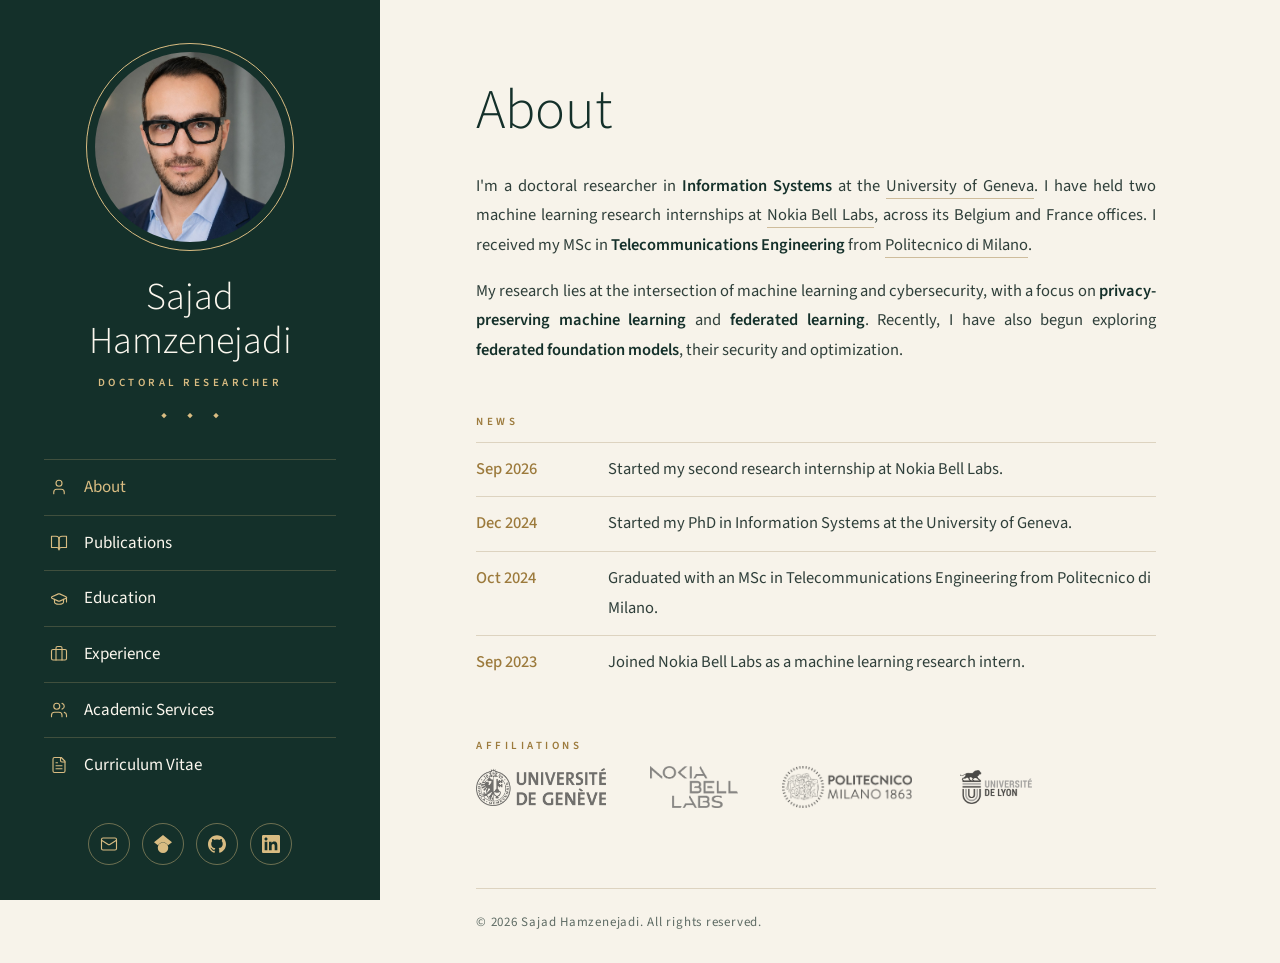
==== commit 42822c5b: "Atelier: add real dates, second Bell Labs internship, Academic Services - Dates for PhD, MSc, Lyon e" ====
--- a/atelier/index.html
+++ b/atelier/index.html
@@ -22,7 +22,7 @@
         <a href="#publications"><svg class="i" viewBox="0 0 24 24" fill="none" stroke="currentColor" stroke-width="1.5" stroke-linecap="round" stroke-linejoin="round" aria-hidden="true"> <path d="M2 3h6a4 4 0 0 1 4 4v14a3 3 0 0 0-3-3H2z" /> <path d="M22 3h-6a4 4 0 0 0-4 4v14a3 3 0 0 1 3-3h7z" /> </svg>Publications</a>
         <a href="#education"><svg class="i" viewBox="0 0 24 24" fill="none" stroke="currentColor" stroke-width="1.5" stroke-linecap="round" stroke-linejoin="round" aria-hidden="true"> <path d="M21.42 10.922a1 1 0 0 0-.019-1.838L12.83 5.18a2 2 0 0 0-1.66 0L2.6 9.08a1 1 0 0 0 0 1.832l8.57 3.908a2 2 0 0 0 1.66 0z" /> <path d="M22 10v6" /> <path d="M6 12.5V16a6 3 0 0 0 12 0v-3.5" /> </svg>Education</a>
         <a href="#experience"><svg class="i" viewBox="0 0 24 24" fill="none" stroke="currentColor" stroke-width="1.5" stroke-linecap="round" stroke-linejoin="round" aria-hidden="true"> <path d="M16 20V4a2 2 0 0 0-2-2h-4a2 2 0 0 0-2 2v16" /> <rect width="20" height="14" x="2" y="6" rx="2" /> </svg>Experience</a>
-        <a href="#service"><svg class="i" viewBox="0 0 24 24" fill="none" stroke="currentColor" stroke-width="1.5" stroke-linecap="round" stroke-linejoin="round" aria-hidden="true"> <path d="M16 21v-2a4 4 0 0 0-4-4H6a4 4 0 0 0-4 4v2" /> <circle cx="9" cy="7" r="4" /> <path d="M22 21v-2a4 4 0 0 0-3-3.87" /> <path d="M16 3.13a4 4 0 0 1 0 7.75" /> </svg>Service</a>
+        <a href="#service"><svg class="i" viewBox="0 0 24 24" fill="none" stroke="currentColor" stroke-width="1.5" stroke-linecap="round" stroke-linejoin="round" aria-hidden="true"> <path d="M16 21v-2a4 4 0 0 0-4-4H6a4 4 0 0 0-4 4v2" /> <circle cx="9" cy="7" r="4" /> <path d="M22 21v-2a4 4 0 0 0-3-3.87" /> <path d="M16 3.13a4 4 0 0 1 0 7.75" /> </svg>Academic Services</a>
         <a href="#cv"><svg class="i" viewBox="0 0 24 24" fill="none" stroke="currentColor" stroke-width="1.5" stroke-linecap="round" stroke-linejoin="round" aria-hidden="true"> <path d="M15 2H6a2 2 0 0 0-2 2v16a2 2 0 0 0 2 2h12a2 2 0 0 0 2-2V7Z" /> <path d="M14 2v4a2 2 0 0 0 2 2h4" /> <path d="M10 9H8" /> <path d="M16 13H8" /> <path d="M16 17H8" /> </svg>Curriculum Vitae</a>
     </nav>
     <div class="social">
@@ -41,7 +41,7 @@
         <p class="just">
           I'm a doctoral researcher in <b>Information Systems</b> at the
           <a class="link" href="https://www.unige.ch/en/">University of Geneva</a>.
-          Previously, I was a machine learning research intern at <a class="link" href="https://www.bell-labs.com/">Nokia Bell Labs</a>,
+          I have held two machine learning research internships at <a class="link" href="https://www.bell-labs.com/">Nokia Bell Labs</a>,
           across its Belgium and France offices. I received my MSc in <b>Telecommunications Engineering</b> from
           <a class="link" href="https://www.polimi.it/">Politecnico di Milano</a>.
         </p>
@@ -53,10 +53,11 @@
 
         <div class="block news">
           <span class="caps">News</span>
-          <!-- Placeholder items: replace with real dated news, newest first. -->
-          <div class="row"><span>Month YYYY</span><span>Started my PhD in Information Systems at the University of Geneva.</span></div>
-          <div class="row"><span>Month YYYY</span><span>Joined Nokia Bell Labs as a machine learning research intern.</span></div>
-          <div class="row"><span>Month YYYY</span><span>Graduated with an MSc in Telecommunications Engineering from Politecnico di Milano.</span></div>
+          <!-- Newest first. -->
+          <div class="row"><span>Sep 2026</span><span>Started my second research internship at Nokia Bell Labs.</span></div>
+          <div class="row"><span>Dec 2024</span><span>Started my PhD in Information Systems at the University of Geneva.</span></div>
+          <div class="row"><span>Oct 2024</span><span>Graduated with an MSc in Telecommunications Engineering from Politecnico di Milano.</span></div>
+          <div class="row"><span>Sep 2023</span><span>Joined Nokia Bell Labs as a machine learning research intern.</span></div>
         </div>
 
         <div class="block">
@@ -109,7 +110,7 @@
         <div class="entry">
           <img src="../images/unige.webp" alt="University of Geneva">
           <div>
-            <div class="row"><h3>PhD in Information Systems</h3><span class="when">YYYY – present</span></div>
+            <div class="row"><h3>PhD in Information Systems</h3><span class="when">Dec 2024 – present</span></div>
             <div class="where">University of Geneva, Switzerland</div>
             <p>Advisor: <em>Name</em> · Privacy-preserving and federated learning.</p>
           </div>
@@ -117,7 +118,7 @@
         <div class="entry">
           <img src="../images/polimi.png" alt="Politecnico di Milano">
           <div>
-            <div class="row"><h3>MSc in Telecommunications Engineering</h3><span class="when">YYYY – YYYY</span></div>
+            <div class="row"><h3>MSc in Telecommunications Engineering</h3><span class="when">Sep 2021 – Oct 2024</span></div>
             <div class="where">Politecnico di Milano, Italy</div>
             <p>Thesis: <em>Thesis title</em>.</p>
           </div>
@@ -125,7 +126,7 @@
         <div class="entry">
           <img src="../images/lyon.webp" alt="University of Lyon">
           <div>
-            <div class="row"><h3>Exchange Student</h3><span class="when">YYYY – YYYY</span></div>
+            <div class="row"><h3>Exchange Student</h3><span class="when">Sep 2022 – Feb 2023</span></div>
             <div class="where">University of Lyon, France</div>
           </div>
         </div>
@@ -135,9 +136,17 @@
       <section id="experience" class="page" hidden>
         <h2>Experience</h2>
         <div class="entry">
+          <img src="../images/bell-labs.webp" alt="Nokia Bell Labs">
+          <div>
+            <div class="row"><h3>Machine Learning Research Intern</h3><span class="when">Sep 2026 – Dec 2026</span></div>
+            <div class="where">Nokia Bell Labs</div>
+            <p>Team / project: <em>one-line description of what you work on</em>.</p>
+          </div>
+        </div>
+        <div class="entry">
           <img src="../images/unige.webp" alt="University of Geneva">
           <div>
-            <div class="row"><h3>Doctoral Researcher</h3><span class="when">YYYY – present</span></div>
+            <div class="row"><h3>Doctoral Researcher</h3><span class="when">Dec 2024 – present</span></div>
             <div class="where">University of Geneva, Switzerland</div>
             <p>Research on privacy-preserving machine learning, federated learning and federated foundation models.</p>
           </div>
@@ -145,24 +154,31 @@
         <div class="entry">
           <img src="../images/bell-labs.webp" alt="Nokia Bell Labs">
           <div>
-            <div class="row"><h3>Machine Learning Research Intern</h3><span class="when">Month YYYY – Month YYYY</span></div>
-            <div class="where">Nokia Bell Labs, Belgium &amp; France</div>
+            <div class="row"><h3>Machine Learning Research Intern</h3><span class="when">Sep 2023 – Feb 2024</span></div>
+            <div class="where">Nokia Bell Labs</div>
             <p>Team / project: <em>one-line description of what you worked on</em>.</p>
           </div>
         </div>
       </section>
 
-      <!-- Academic Service -->
+      <!-- Academic Services: replace the placeholder entries. -->
       <section id="service" class="page" hidden>
-        <h2>Service</h2>
-        <!-- Placeholder entries: replace with your real service. -->
+        <h2>Academic Services</h2>
         <div class="block" style="margin-top:0">
-          <span class="caps">Reviewer</span>
-          <ul class="plain"><li>Conference / Journal name (YYYY)</li></ul>
-        </div>
-        <div class="block">
-          <span class="caps">Teaching Assistant</span>
-          <ul class="plain"><li>Course name, University of Geneva (YYYY)</li></ul>
+          <span class="caps">Teaching</span>
+          <ul class="plain"><li>Placeholder: add entries here</li></ul>
+        </div>
+        <div class="block">
+          <span class="caps">Supervision</span>
+          <ul class="plain"><li>Placeholder: add entries here</li></ul>
+        </div>
+        <div class="block">
+          <span class="caps">Conference Reviewer / Committee Member</span>
+          <ul class="plain"><li>Placeholder: add entries here</li></ul>
+        </div>
+        <div class="block">
+          <span class="caps">Journal Reviewer</span>
+          <ul class="plain"><li>Placeholder: add entries here</li></ul>
         </div>
       </section>
 
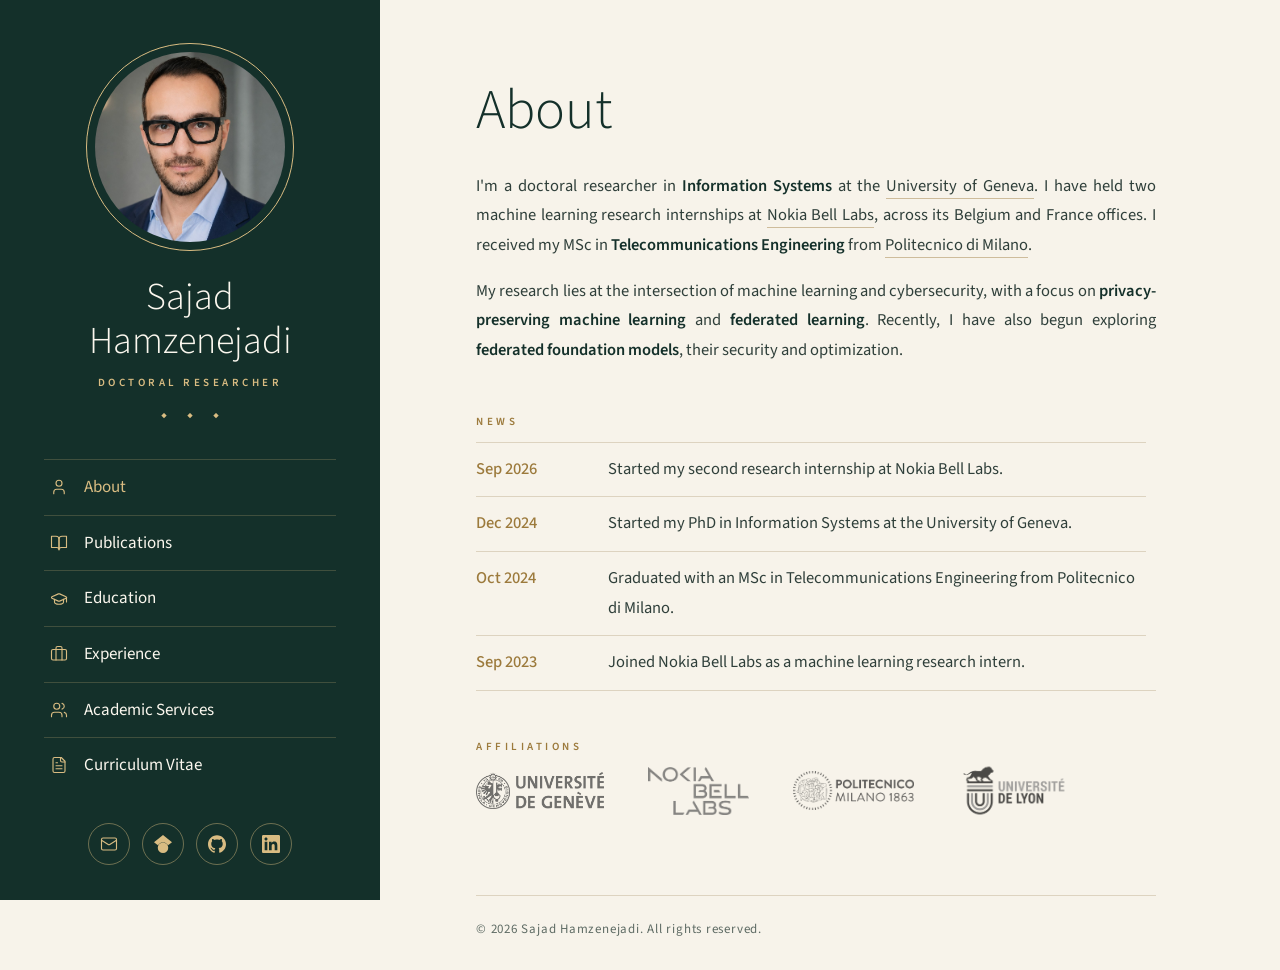
==== commit 0d8a33a1: "Atelier: scrollable News box, Lyon MSc entry, grouped Bell Labs, balanced logos - News list scrolls " ====
--- a/atelier/index.html
+++ b/atelier/index.html
@@ -53,20 +53,22 @@
 
         <div class="block news">
           <span class="caps">News</span>
-          <!-- Newest first. -->
+          <!-- Newest first. The list scrolls once it grows beyond about five items. -->
+          <div class="news-list">
           <div class="row"><span>Sep 2026</span><span>Started my second research internship at Nokia Bell Labs.</span></div>
           <div class="row"><span>Dec 2024</span><span>Started my PhD in Information Systems at the University of Geneva.</span></div>
           <div class="row"><span>Oct 2024</span><span>Graduated with an MSc in Telecommunications Engineering from Politecnico di Milano.</span></div>
           <div class="row"><span>Sep 2023</span><span>Joined Nokia Bell Labs as a machine learning research intern.</span></div>
+          </div>
         </div>
 
         <div class="block">
           <span class="caps">Affiliations</span>
           <div class="logos">
-            <a href="https://www.unige.ch/en/" title="University of Geneva"><img src="../images/unige.webp" alt="University of Geneva"></a>
-            <a href="https://www.bell-labs.com/" title="Nokia Bell Labs"><img src="../images/bell-labs.webp" alt="Nokia Bell Labs"></a>
-            <a href="https://www.polimi.it/" title="Politecnico di Milano"><img src="../images/polimi.png" alt="Politecnico di Milano"></a>
-            <a href="https://www.universite-lyon.fr/" title="University of Lyon"><img src="../images/lyon.webp" alt="University of Lyon"></a>
+            <a href="https://www.unige.ch/en/" title="University of Geneva"><img class="lg-unige" src="../images/unige.webp" alt="University of Geneva"></a>
+            <a href="https://www.bell-labs.com/" title="Nokia Bell Labs"><img class="lg-bell" src="../images/bell-labs.webp" alt="Nokia Bell Labs"></a>
+            <a href="https://www.polimi.it/" title="Politecnico di Milano"><img class="lg-polimi" src="../images/polimi.png" alt="Politecnico di Milano"></a>
+            <a href="https://www.universite-lyon.fr/" title="University of Lyon"><img class="lg-lyon" src="../images/lyon.webp" alt="University of Lyon"></a>
           </div>
         </div>
       </section>
@@ -108,7 +110,7 @@
       <section id="education" class="page" hidden>
         <h2>Education</h2>
         <div class="entry">
-          <img src="../images/unige.webp" alt="University of Geneva">
+          <img class="lg-unige" src="../images/unige.webp" alt="University of Geneva">
           <div>
             <div class="row"><h3>PhD in Information Systems</h3><span class="when">Dec 2024 – present</span></div>
             <div class="where">University of Geneva, Switzerland</div>
@@ -116,27 +118,36 @@
           </div>
         </div>
         <div class="entry">
-          <img src="../images/polimi.png" alt="Politecnico di Milano">
+          <img class="lg-lyon" src="../images/lyon.webp" alt="University of Lyon">
+          <div>
+            <div class="row"><h3>MSc in Telecommunications Engineering</h3><span class="when">Sep 2022 – Feb 2023</span></div>
+            <div class="where">University of Lyon, France</div>
+            <p>Exchange student.</p>
+          </div>
+        </div>
+        <div class="entry">
+          <img class="lg-polimi" src="../images/polimi.png" alt="Politecnico di Milano">
           <div>
             <div class="row"><h3>MSc in Telecommunications Engineering</h3><span class="when">Sep 2021 – Oct 2024</span></div>
             <div class="where">Politecnico di Milano, Italy</div>
             <p>Thesis: <em>Thesis title</em>.</p>
           </div>
         </div>
-        <div class="entry">
-          <img src="../images/lyon.webp" alt="University of Lyon">
-          <div>
-            <div class="row"><h3>Exchange Student</h3><span class="when">Sep 2022 – Feb 2023</span></div>
-            <div class="where">University of Lyon, France</div>
-          </div>
-        </div>
       </section>
 
       <!-- Experience -->
       <section id="experience" class="page" hidden>
         <h2>Experience</h2>
         <div class="entry">
-          <img src="../images/bell-labs.webp" alt="Nokia Bell Labs">
+          <img class="lg-unige" src="../images/unige.webp" alt="University of Geneva">
+          <div>
+            <div class="row"><h3>Doctoral Researcher</h3><span class="when">Dec 2024 – present</span></div>
+            <div class="where">University of Geneva, Switzerland</div>
+            <p>Research on privacy-preserving machine learning, federated learning and federated foundation models.</p>
+          </div>
+        </div>
+        <div class="entry">
+          <img class="lg-bell" src="../images/bell-labs.webp" alt="Nokia Bell Labs">
           <div>
             <div class="row"><h3>Machine Learning Research Intern</h3><span class="when">Sep 2026 – Dec 2026</span></div>
             <div class="where">Nokia Bell Labs</div>
@@ -144,15 +155,7 @@
           </div>
         </div>
         <div class="entry">
-          <img src="../images/unige.webp" alt="University of Geneva">
-          <div>
-            <div class="row"><h3>Doctoral Researcher</h3><span class="when">Dec 2024 – present</span></div>
-            <div class="where">University of Geneva, Switzerland</div>
-            <p>Research on privacy-preserving machine learning, federated learning and federated foundation models.</p>
-          </div>
-        </div>
-        <div class="entry">
-          <img src="../images/bell-labs.webp" alt="Nokia Bell Labs">
+          <img class="lg-bell" src="../images/bell-labs.webp" alt="Nokia Bell Labs">
           <div>
             <div class="row"><h3>Machine Learning Research Intern</h3><span class="when">Sep 2023 – Feb 2024</span></div>
             <div class="where">Nokia Bell Labs</div>
--- a/atelier/style.css
+++ b/atelier/style.css
@@ -49,11 +49,16 @@
 .block { margin-top: 46px; }
 .block .caps { display: block; margin-bottom: 10px; }
 
+.news-list { max-height: 290px; overflow-y: auto; border-bottom: 1px solid var(--line); padding-right: 10px;
+  scrollbar-width: thin; scrollbar-color: var(--gold-light) transparent; }
+.news-list::-webkit-scrollbar { width: 4px; }
+.news-list::-webkit-scrollbar-thumb { background: var(--gold-light); border-radius: 4px; }
+.news .row:first-child { border-top-color: var(--line); }
 .news .row { display: grid; grid-template-columns: 120px 1fr; gap: 12px; padding: 12px 0; border-top: 1px solid var(--line); }
 .news .row span:first-child { color: var(--gold); font-weight: 500; }
 
 .logos { display: flex; align-items: center; flex-wrap: wrap; gap: 44px; }
-.logos img { height: 42px; max-width: 130px; object-fit: contain; mix-blend-mode: multiply;
+.logos img { height: var(--h); width: auto; object-fit: contain; mix-blend-mode: multiply;
   filter: grayscale(1); opacity: .7; transition: filter .35s, opacity .35s; }
 .logos a:hover img { filter: none; opacity: 1; }
 
@@ -64,15 +69,22 @@
 .pub .year { font-size: 22px; font-weight: 300; color: var(--gold); }
 .pub h3, .entry h3 { font-weight: 500; font-size: 19px; line-height: 1.4; color: var(--fg); margin: 0 0 6px; }
 .pub .authors, .pub .venue { margin: 0; font-size: 15.5px; }
+/* Logos are sized by visual area, not equal height, since the source files differ in shape;
+   Lyon's file also has white margins (~20% of its height), so it is scaled up and the margin cropped. */
+.lg-unige { --h: 37px; }
+.lg-bell { --h: 48px; }
+.lg-polimi { --h: 39px; }
+.lg-lyon { --h: 59px; margin: -6px 0; }
+.entry > img.lg-lyon { margin: -1px 0; }
 .pub .authors b { border-bottom: 1px solid rgba(156, 122, 60, .45); }
 .pub .venue { font-style: italic; color: var(--muted); }
 .pub .more { margin-top: 8px; display: flex; gap: 18px; align-items: center; }
 .pub .more span { font-size: 13px; color: var(--muted); }
 .pub .more a { font-size: 11px; font-weight: 600; letter-spacing: .25em; text-transform: uppercase; color: var(--gold); border-bottom: 1px solid var(--gold); }
 
-.entry { display: grid; grid-template-columns: 80px 1fr; gap: 24px; padding: 24px 0; border-top: 1px solid var(--line); align-items: start; }
+.entry { display: grid; grid-template-columns: 100px 1fr; gap: 24px; padding: 24px 0; border-top: 1px solid var(--line); align-items: start; }
 .entry:last-child { border-bottom: 1px solid var(--line); }
-.entry > img { width: 80px; height: 56px; object-fit: contain; mix-blend-mode: multiply; filter: grayscale(1); opacity: .75; transition: .35s; }
+.entry > img { height: calc(var(--h) * .75); width: auto; max-width: 100px; margin-top: 4px; object-fit: contain; mix-blend-mode: multiply; filter: grayscale(1); opacity: .75; transition: .35s; }
 .entry:hover > img { filter: none; opacity: 1; }
 .entry .row { display: flex; justify-content: space-between; gap: 14px; flex-wrap: wrap; align-items: baseline; }
 .entry h3 { margin: 0; }
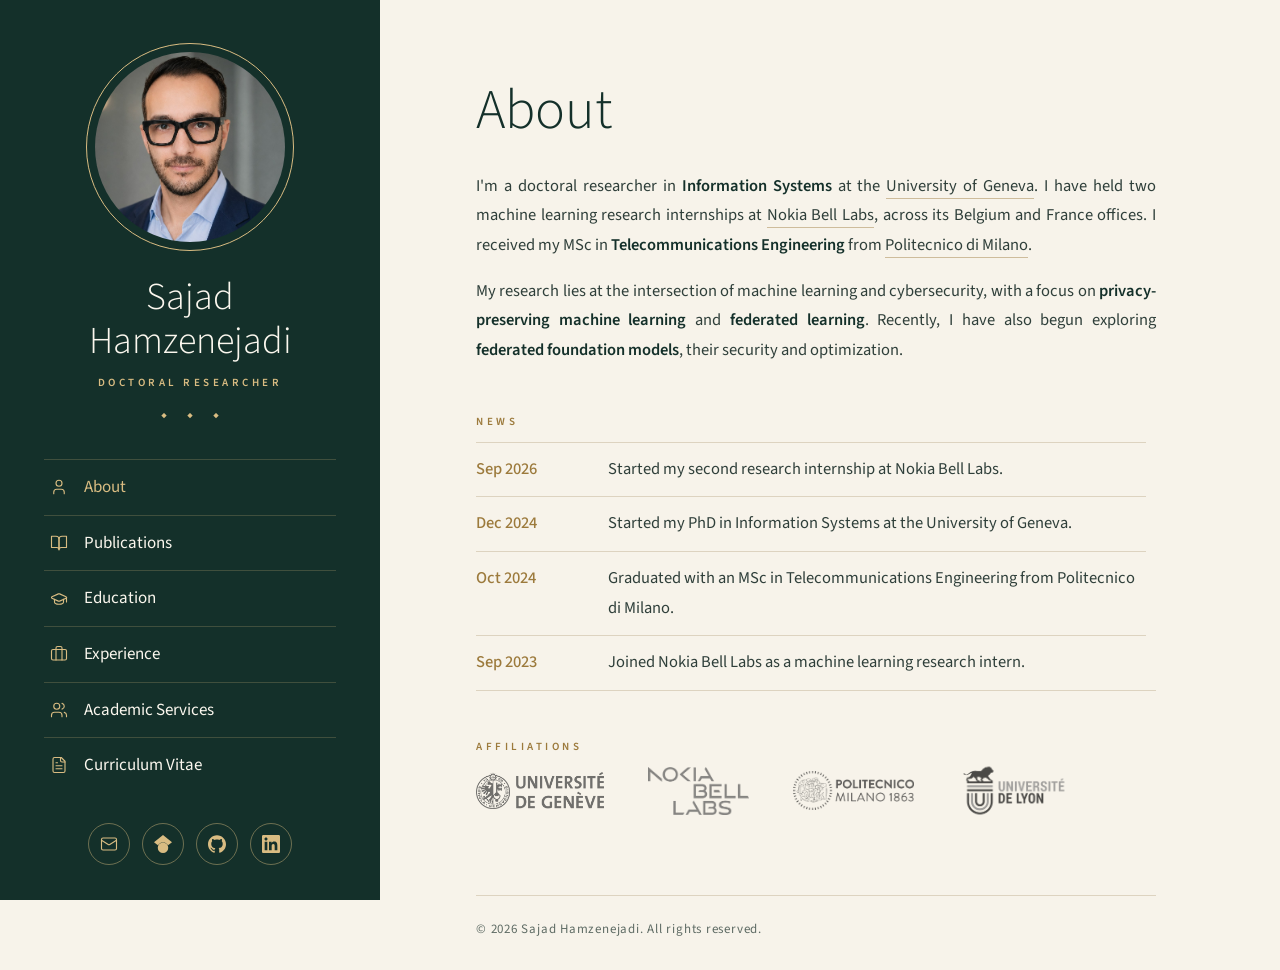
==== commit 58b7ac79: "Atelier: remove dividers between service items; one-line supervision entries Co-Authored-By: Claude " ====
--- a/atelier/index.html
+++ b/atelier/index.html
@@ -164,25 +164,38 @@
         </div>
       </section>
 
-      <!-- Academic Services: replace the placeholder entries. -->
+      <!-- Academic Services -->
       <section id="service" class="page" hidden>
         <h2>Academic Services</h2>
         <div class="block" style="margin-top:0">
+          <span class="caps">Professional Services</span>
+          <ul class="plain">
+            <li><span class="item">Program Committee Member</span><span class="detail">Workshop on Agentic AI for Cybersecurity: Offensive and Defensive Perspectives, International Conference on Availability, Reliability and Security (ARES 2027)</span></li>
+            <li><span class="item">Reviewer</span><span class="detail">International Journal of Information Security, Springer</span></li>
+          </ul>
+        </div>
+        <div class="block">
+          <span class="caps">Supervision</span>
+          <ul class="plain">
+            <li><span class="item">MSc Thesis <span class="sep">—</span> Aquilas Héribert Fifa Adonon <span class="sep">—</span> <span class="yr">2025–2026</span></span></li>
+            <li><span class="item">BSc <span class="sep">—</span> Andres Callealta <span class="sep">—</span> <span class="yr">2025–2026</span></span></li>
+          </ul>
+        </div>
+        <div class="block">
+          <span class="caps">Poster Sessions</span>
+          <ul class="plain">
+            <li><span class="item">EPFL SuRI 2025</span><span class="detail">Summer Research Institute on Security, Systems, and Formal Methods</span></li>
+            <li><span class="item">CUSO 2025</span><span class="detail">Winter School on Human-AI Collaboration</span></li>
+          </ul>
+        </div>
+        <!-- Teaching: add entries when available, e.g.
+        <div class="block">
           <span class="caps">Teaching</span>
-          <ul class="plain"><li>Placeholder: add entries here</li></ul>
-        </div>
-        <div class="block">
-          <span class="caps">Supervision</span>
-          <ul class="plain"><li>Placeholder: add entries here</li></ul>
-        </div>
-        <div class="block">
-          <span class="caps">Conference Reviewer / Committee Member</span>
-          <ul class="plain"><li>Placeholder: add entries here</li></ul>
-        </div>
-        <div class="block">
-          <span class="caps">Journal Reviewer</span>
-          <ul class="plain"><li>Placeholder: add entries here</li></ul>
-        </div>
+          <ul class="plain">
+            <li><span class="item">Course name</span><span class="detail">Teaching Assistant, University of Geneva, YYYY</span></li>
+          </ul>
+        </div>
+        -->
       </section>
 
       <!-- CV -->
--- a/atelier/style.css
+++ b/atelier/style.css
@@ -93,7 +93,12 @@
 .entry p { margin: 6px 0 0; font-size: 15.5px; }
 
 .plain { list-style: none; padding: 0; margin: 0; }
-.plain li { padding: 10px 0; border-top: 1px solid var(--line); }
+.plain { border-top: 1px solid var(--line); padding-top: 4px; }
+.plain li { padding: 8px 0; }
+.plain .item { display: block; font-weight: 500; color: var(--fg); }
+.plain .detail { display: block; color: var(--muted); font-size: 15.5px; }
+.plain .sep { color: var(--gold); margin: 0 4px; font-weight: 400; }
+.plain .yr { color: var(--gold); font-weight: 500; }
 .btn { display: inline-flex; align-items: center; gap: 10px; padding: 12px 22px; border: 1px solid var(--gold); color: var(--gold);
   font-size: 11px; font-weight: 600; letter-spacing: .28em; text-transform: uppercase; transition: .25s; }
 .btn:hover { background: var(--gold); color: var(--bg); }
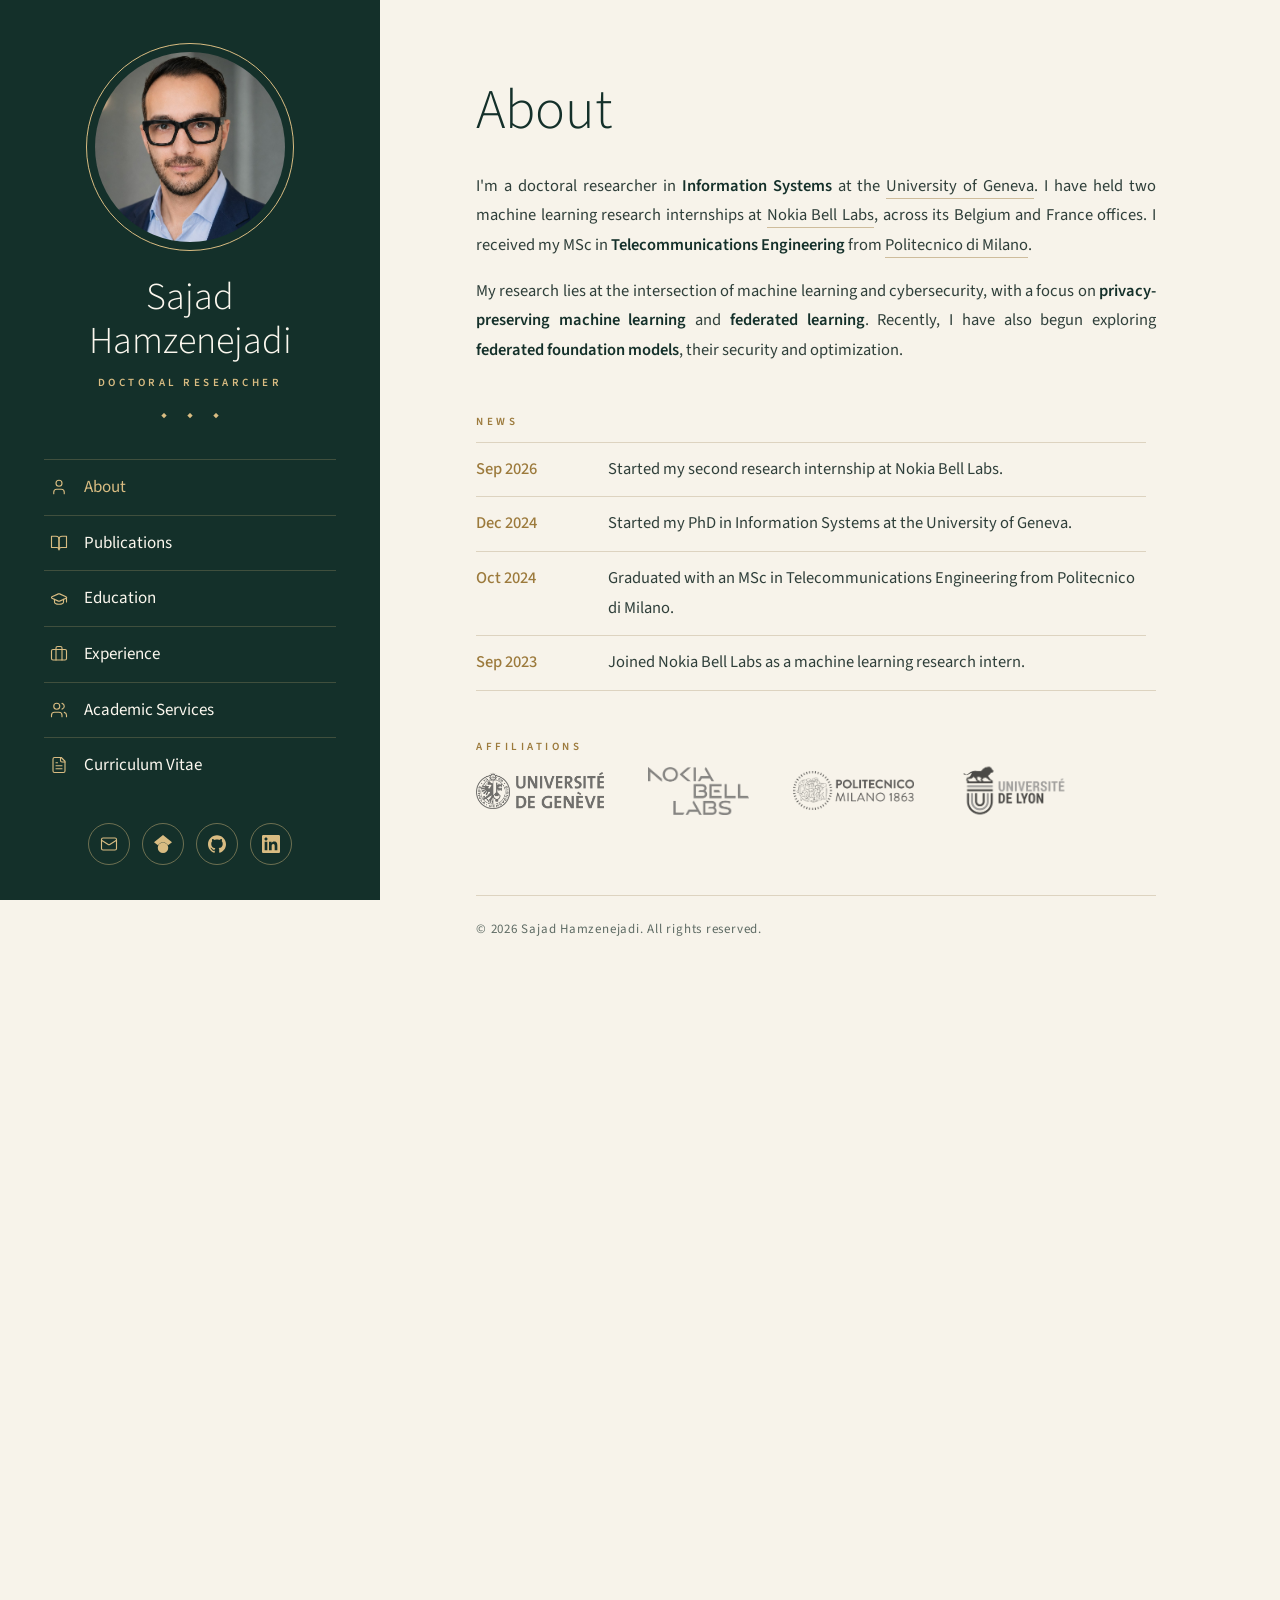
==== commit d32f3426: "Make the Atelier design the main page; keep the old one at /classic/ - index.html/style.css at the r" ====
--- a/atelier/index.html
+++ b/atelier/index.html
@@ -2,234 +2,10 @@
 <html lang="en">
 <head>
   <meta charset="UTF-8">
-  <meta name="viewport" content="width=device-width, initial-scale=1">
   <title>Sajad Hamzenejadi</title>
-  <meta name="author" content="Sajad Hamzenejadi">
-  <meta name="description" content="Sajad Hamzenejadi — Doctoral researcher in Information Systems at the University of Geneva.">
-  <link rel="icon" type="image/png" sizes="32x32" href="../images/favicon/fox_32.png">
-  <link rel="preconnect" href="https://fonts.googleapis.com">
-  <link href="https://fonts.googleapis.com/css2?family=Source+Sans+3:ital,wght@0,300;0,400;0,500;0,600;1,400&display=swap" rel="stylesheet">
-  <link rel="stylesheet" href="style.css">
+  <!-- This design is now the main page; keep old /atelier/ links working. -->
+  <meta http-equiv="refresh" content="0; url=../">
+  <link rel="canonical" href="https://sajadh76.github.io/">
 </head>
-<body>
-  <aside class="side">
-    <div class="portrait"><img src="../images/Sajad Hamzenejadi.jpg" alt="Portrait of Sajad Hamzenejadi"></div>
-    <h1>Sajad Hamzenejadi</h1>
-    <div class="caps">Doctoral Researcher</div>
-    <div class="orn">◆ ◆ ◆</div>
-    <nav class="menu" aria-label="Sections">
-        <a href="#about"><svg class="i" viewBox="0 0 24 24" fill="none" stroke="currentColor" stroke-width="1.5" stroke-linecap="round" stroke-linejoin="round" aria-hidden="true"> <path d="M19 21v-2a4 4 0 0 0-4-4H9a4 4 0 0 0-4 4v2" /> <circle cx="12" cy="7" r="4" /> </svg>About</a>
-        <a href="#publications"><svg class="i" viewBox="0 0 24 24" fill="none" stroke="currentColor" stroke-width="1.5" stroke-linecap="round" stroke-linejoin="round" aria-hidden="true"> <path d="M2 3h6a4 4 0 0 1 4 4v14a3 3 0 0 0-3-3H2z" /> <path d="M22 3h-6a4 4 0 0 0-4 4v14a3 3 0 0 1 3-3h7z" /> </svg>Publications</a>
-        <a href="#education"><svg class="i" viewBox="0 0 24 24" fill="none" stroke="currentColor" stroke-width="1.5" stroke-linecap="round" stroke-linejoin="round" aria-hidden="true"> <path d="M21.42 10.922a1 1 0 0 0-.019-1.838L12.83 5.18a2 2 0 0 0-1.66 0L2.6 9.08a1 1 0 0 0 0 1.832l8.57 3.908a2 2 0 0 0 1.66 0z" /> <path d="M22 10v6" /> <path d="M6 12.5V16a6 3 0 0 0 12 0v-3.5" /> </svg>Education</a>
-        <a href="#experience"><svg class="i" viewBox="0 0 24 24" fill="none" stroke="currentColor" stroke-width="1.5" stroke-linecap="round" stroke-linejoin="round" aria-hidden="true"> <path d="M16 20V4a2 2 0 0 0-2-2h-4a2 2 0 0 0-2 2v16" /> <rect width="20" height="14" x="2" y="6" rx="2" /> </svg>Experience</a>
-        <a href="#service"><svg class="i" viewBox="0 0 24 24" fill="none" stroke="currentColor" stroke-width="1.5" stroke-linecap="round" stroke-linejoin="round" aria-hidden="true"> <path d="M16 21v-2a4 4 0 0 0-4-4H6a4 4 0 0 0-4 4v2" /> <circle cx="9" cy="7" r="4" /> <path d="M22 21v-2a4 4 0 0 0-3-3.87" /> <path d="M16 3.13a4 4 0 0 1 0 7.75" /> </svg>Academic Services</a>
-        <a href="#cv"><svg class="i" viewBox="0 0 24 24" fill="none" stroke="currentColor" stroke-width="1.5" stroke-linecap="round" stroke-linejoin="round" aria-hidden="true"> <path d="M15 2H6a2 2 0 0 0-2 2v16a2 2 0 0 0 2 2h12a2 2 0 0 0 2-2V7Z" /> <path d="M14 2v4a2 2 0 0 0 2 2h4" /> <path d="M10 9H8" /> <path d="M16 13H8" /> <path d="M16 17H8" /> </svg>Curriculum Vitae</a>
-    </nav>
-    <div class="social">
-        <a href="mailto:sajad.hamzenejadi@unige.ch" title="Email" aria-label="Email"><svg class="i" viewBox="0 0 24 24" fill="none" stroke="currentColor" stroke-width="1.5" stroke-linecap="round" stroke-linejoin="round" aria-hidden="true"> <rect width="20" height="16" x="2" y="4" rx="2" /> <path d="m22 7-8.97 5.7a1.94 1.94 0 0 1-2.06 0L2 7" /> </svg></a>
-        <a href="https://scholar.google.com/citations?user=KvSyQNEAAAAJ&hl=en" title="Google Scholar" aria-label="Google Scholar"><svg class="i" viewBox="0 0 24 24" fill="currentColor" aria-hidden="true"><path d="M5.242 13.769L0 9.5 12 0l12 9.5-5.242 4.269C17.548 11.249 14.978 9.5 12 9.5c-2.977 0-5.548 1.748-6.758 4.269zM12 10a7 7 0 1 0 0 14 7 7 0 0 0 0-14z"/></svg></a>
-        <a href="https://github.com/sajadh76" title="GitHub" aria-label="GitHub"><svg class="i" viewBox="0 0 24 24" fill="currentColor" aria-hidden="true"><path d="M12 .297c-6.63 0-12 5.373-12 12 0 5.303 3.438 9.8 8.205 11.385.6.113.82-.258.82-.577 0-.285-.01-1.04-.015-2.04-3.338.724-4.042-1.61-4.042-1.61C4.422 18.07 3.633 17.7 3.633 17.7c-1.087-.744.084-.729.084-.729 1.205.084 1.838 1.236 1.838 1.236 1.07 1.835 2.809 1.305 3.495.998.108-.776.417-1.305.76-1.605-2.665-.3-5.466-1.332-5.466-5.93 0-1.31.465-2.38 1.235-3.22-.135-.303-.54-1.523.105-3.176 0 0 1.005-.322 3.3 1.23.96-.267 1.98-.399 3-.405 1.02.006 2.04.138 3 .405 2.28-1.552 3.285-1.23 3.285-1.23.645 1.653.24 2.873.12 3.176.765.84 1.23 1.91 1.23 3.22 0 4.61-2.805 5.625-5.475 5.92.42.36.81 1.096.81 2.22 0 1.606-.015 2.896-.015 3.286 0 .315.21.69.825.57C20.565 22.092 24 17.592 24 12.297c0-6.627-5.373-12-12-12"/></svg></a>
-        <a href="https://www.linkedin.com/in/sajadh76/" title="LinkedIn" aria-label="LinkedIn"><svg class="i" viewBox="0 0 24 24" fill="currentColor" aria-hidden="true"><path d="M20.447 20.452h-3.554v-5.569c0-1.328-.027-3.037-1.852-3.037-1.853 0-2.136 1.445-2.136 2.939v5.667H9.351V9h3.414v1.561h.046c.477-.9 1.637-1.85 3.37-1.85 3.601 0 4.267 2.37 4.267 5.455v6.286zM5.337 7.433c-1.144 0-2.063-.926-2.063-2.065 0-1.138.92-2.063 2.063-2.063 1.14 0 2.064.925 2.064 2.063 0 1.139-.925 2.065-2.064 2.065zm1.782 13.019H3.555V9h3.564v11.452zM22.225 0H1.771C.792 0 0 .774 0 1.729v20.542C0 23.227.792 24 1.771 24h20.451C23.2 24 24 23.227 24 22.271V1.729C24 .774 23.2 0 22.222 0h.003z"/></svg></a>
-    </div>
-  </aside>
-
-  <div class="content">
-    <main>
-      <!-- About -->
-      <section id="about" class="page">
-        <h2>About</h2>
-        <p class="just">
-          I'm a doctoral researcher in <b>Information Systems</b> at the
-          <a class="link" href="https://www.unige.ch/en/">University of Geneva</a>.
-          I have held two machine learning research internships at <a class="link" href="https://www.bell-labs.com/">Nokia Bell Labs</a>,
-          across its Belgium and France offices. I received my MSc in <b>Telecommunications Engineering</b> from
-          <a class="link" href="https://www.polimi.it/">Politecnico di Milano</a>.
-        </p>
-        <p class="just">
-          My research lies at the intersection of machine learning and cybersecurity, with a focus on
-          <b>privacy-preserving machine learning</b> and <b>federated learning</b>. Recently, I have also begun exploring
-          <b>federated foundation models</b>, their security and optimization.
-        </p>
-
-        <div class="block news">
-          <span class="caps">News</span>
-          <!-- Newest first. The list scrolls once it grows beyond about five items. -->
-          <div class="news-list">
-          <div class="row"><span>Sep 2026</span><span>Started my second research internship at Nokia Bell Labs.</span></div>
-          <div class="row"><span>Dec 2024</span><span>Started my PhD in Information Systems at the University of Geneva.</span></div>
-          <div class="row"><span>Oct 2024</span><span>Graduated with an MSc in Telecommunications Engineering from Politecnico di Milano.</span></div>
-          <div class="row"><span>Sep 2023</span><span>Joined Nokia Bell Labs as a machine learning research intern.</span></div>
-          </div>
-        </div>
-
-        <div class="block">
-          <span class="caps">Affiliations</span>
-          <div class="logos">
-            <a href="https://www.unige.ch/en/" title="University of Geneva"><img class="lg-unige" src="../images/unige.webp" alt="University of Geneva"></a>
-            <a href="https://www.bell-labs.com/" title="Nokia Bell Labs"><img class="lg-bell" src="../images/bell-labs.webp" alt="Nokia Bell Labs"></a>
-            <a href="https://www.polimi.it/" title="Politecnico di Milano"><img class="lg-polimi" src="../images/polimi.png" alt="Politecnico di Milano"></a>
-            <a href="https://www.universite-lyon.fr/" title="University of Lyon"><img class="lg-lyon" src="../images/lyon.webp" alt="University of Lyon"></a>
-          </div>
-        </div>
-      </section>
-
-      <!-- Publications -->
-      <section id="publications" class="page" hidden>
-        <h2>Publications</h2>
-        <p class="note">For the complete list, see my <a href="https://scholar.google.com/citations?user=KvSyQNEAAAAJ&hl=en">Google Scholar</a> profile.</p>
-        <article class="pub">
-          <div class="year">2023</div>
-          <div>
-            <h3>Mobile botnet detection: a comprehensive survey</h3>
-            <p class="authors"><b>S. Hamzenejadi</b>, M. Ghazvini, S. Hosseini Goki</p>
-            <p class="venue">International Journal of Information Security, 22, 137–175</p>
-            <div class="more"><span>Cybersecurity</span><a href="https://doi.org/10.1007/s10207-022-00624-4">Paper</a></div>
-          </div>
-        </article>
-        <article class="pub">
-          <div class="year">2020</div>
-          <div>
-            <h3>Android botnet detection using convolutional neural networks</h3>
-            <p class="authors">S. Hojjatinia, <b>S. Hamzenejadi</b>, H. Mohseni</p>
-            <p class="venue">28th Iranian Conference on Electrical Engineering (ICEE)</p>
-            <div class="more"><span>Cybersecurity · Deep Learning</span><a href="https://doi.org/10.1109/ICEE50131.2020.9260674">Paper</a></div>
-          </div>
-        </article>
-        <article class="pub">
-          <div class="year">2019</div>
-          <div>
-            <h3>Extraction of speech pitch and formant frequencies using discrete wavelet transform</h3>
-            <p class="authors">S. Hosseini Goki, M. Ghazvini, <b>S. Hamzenejadi</b></p>
-            <p class="venue">7th Iranian Joint Congress on Fuzzy and Intelligent Systems (CFIS)</p>
-            <div class="more"><span>Signal Processing</span></div>
-          </div>
-        </article>
-      </section>
-
-      <!-- Education -->
-      <section id="education" class="page" hidden>
-        <h2>Education</h2>
-        <div class="entry">
-          <img class="lg-unige" src="../images/unige.webp" alt="University of Geneva">
-          <div>
-            <div class="row"><h3>PhD in Information Systems</h3><span class="when">Dec 2024 – present</span></div>
-            <div class="where">University of Geneva, Switzerland</div>
-            <p>Advisor: <em>Name</em> · Privacy-preserving and federated learning.</p>
-          </div>
-        </div>
-        <div class="entry">
-          <img class="lg-lyon" src="../images/lyon.webp" alt="University of Lyon">
-          <div>
-            <div class="row"><h3>MSc in Telecommunications Engineering</h3><span class="when">Sep 2022 – Feb 2023</span></div>
-            <div class="where">University of Lyon, France</div>
-            <p>Exchange student.</p>
-          </div>
-        </div>
-        <div class="entry">
-          <img class="lg-polimi" src="../images/polimi.png" alt="Politecnico di Milano">
-          <div>
-            <div class="row"><h3>MSc in Telecommunications Engineering</h3><span class="when">Sep 2021 – Oct 2024</span></div>
-            <div class="where">Politecnico di Milano, Italy</div>
-            <p>Thesis: <em>Thesis title</em>.</p>
-          </div>
-        </div>
-      </section>
-
-      <!-- Experience -->
-      <section id="experience" class="page" hidden>
-        <h2>Experience</h2>
-        <div class="entry">
-          <img class="lg-unige" src="../images/unige.webp" alt="University of Geneva">
-          <div>
-            <div class="row"><h3>Doctoral Researcher</h3><span class="when">Dec 2024 – present</span></div>
-            <div class="where">University of Geneva, Switzerland</div>
-            <p>Research on privacy-preserving machine learning, federated learning and federated foundation models.</p>
-          </div>
-        </div>
-        <div class="entry">
-          <img class="lg-bell" src="../images/bell-labs.webp" alt="Nokia Bell Labs">
-          <div>
-            <div class="row"><h3>Machine Learning Research Intern</h3><span class="when">Sep 2026 – Dec 2026</span></div>
-            <div class="where">Nokia Bell Labs</div>
-            <p>Team / project: <em>one-line description of what you work on</em>.</p>
-          </div>
-        </div>
-        <div class="entry">
-          <img class="lg-bell" src="../images/bell-labs.webp" alt="Nokia Bell Labs">
-          <div>
-            <div class="row"><h3>Machine Learning Research Intern</h3><span class="when">Sep 2023 – Feb 2024</span></div>
-            <div class="where">Nokia Bell Labs</div>
-            <p>Team / project: <em>one-line description of what you worked on</em>.</p>
-          </div>
-        </div>
-      </section>
-
-      <!-- Academic Services -->
-      <section id="service" class="page" hidden>
-        <h2>Academic Services</h2>
-        <div class="block" style="margin-top:0">
-          <span class="caps">Professional Services</span>
-          <ul class="plain">
-            <li><span class="item">Program Committee Member</span><span class="detail">Workshop on Agentic AI for Cybersecurity: Offensive and Defensive Perspectives, International Conference on Availability, Reliability and Security (ARES 2027)</span></li>
-            <li><span class="item">Reviewer</span><span class="detail">International Journal of Information Security, Springer</span></li>
-          </ul>
-        </div>
-        <div class="block">
-          <span class="caps">Supervision</span>
-          <ul class="plain">
-            <li><span class="item">MSc Thesis <span class="sep">—</span> Aquilas Héribert Fifa Adonon <span class="sep">—</span> <span class="yr">2025–2026</span></span></li>
-            <li><span class="item">BSc <span class="sep">—</span> Andres Callealta <span class="sep">—</span> <span class="yr">2025–2026</span></span></li>
-          </ul>
-        </div>
-        <div class="block">
-          <span class="caps">Poster Sessions</span>
-          <ul class="plain">
-            <li><span class="item">EPFL SuRI 2025</span><span class="detail">Summer Research Institute on Security, Systems, and Formal Methods</span></li>
-            <li><span class="item">CUSO 2025</span><span class="detail">Winter School on Human-AI Collaboration</span></li>
-          </ul>
-        </div>
-        <!-- Teaching: add entries when available, e.g.
-        <div class="block">
-          <span class="caps">Teaching</span>
-          <ul class="plain">
-            <li><span class="item">Course name</span><span class="detail">Teaching Assistant, University of Geneva, YYYY</span></li>
-          </ul>
-        </div>
-        -->
-      </section>
-
-      <!-- CV -->
-      <section id="cv" class="page" hidden>
-        <h2>Curriculum Vitae</h2>
-        <!-- Shows ../cv.pdf (repo root) automatically once it is uploaded. -->
-        <p id="cv-missing" class="note">My CV will be available here soon.</p>
-        <div id="cv-ok" hidden>
-          <a class="btn" href="../cv.pdf" target="_blank"><svg class="i" viewBox="0 0 24 24" fill="none" stroke="currentColor" stroke-width="1.5" stroke-linecap="round" stroke-linejoin="round" aria-hidden="true"> <path d="M21 15v4a2 2 0 0 1-2 2H5a2 2 0 0 1-2-2v-4" /> <polyline points="7 10 12 15 17 10" /> <line x1="12" x2="12" y1="15" y2="3" /> </svg>Download CV</a>
-          <iframe class="cv-frame" src="about:blank" title="CV"></iframe>
-        </div>
-      </section>
-    </main>
-
-    <footer>© <span id="y"></span> Sajad Hamzenejadi. All rights reserved.</footer>
-  </div>
-
-  <script>
-    const pages = [...document.querySelectorAll('.page')].map(s => s.id);
-    function show() {
-      const id = pages.includes(location.hash.slice(1)) ? location.hash.slice(1) : 'about';
-      document.querySelectorAll('.page').forEach(s => s.hidden = s.id !== id);
-      document.querySelectorAll('.menu a').forEach(a => a.classList.toggle('on', a.getAttribute('href') === '#' + id));
-      window.scrollTo({ top: 0, behavior: 'instant' });
-    }
-    addEventListener('hashchange', show);
-    show();
-    document.getElementById('y').textContent = new Date().getFullYear();
-    fetch('../cv.pdf', { method: 'HEAD' }).then(r => {
-      if (!r.ok) return;
-      document.getElementById('cv-missing').hidden = true;
-      document.getElementById('cv-ok').hidden = false;
-      document.querySelector('.cv-frame').src = '../cv.pdf';
-    }).catch(() => {});
-  </script>
-</body>
+<body><a href="../">Continue to sajadh76.github.io</a></body>
 </html>
